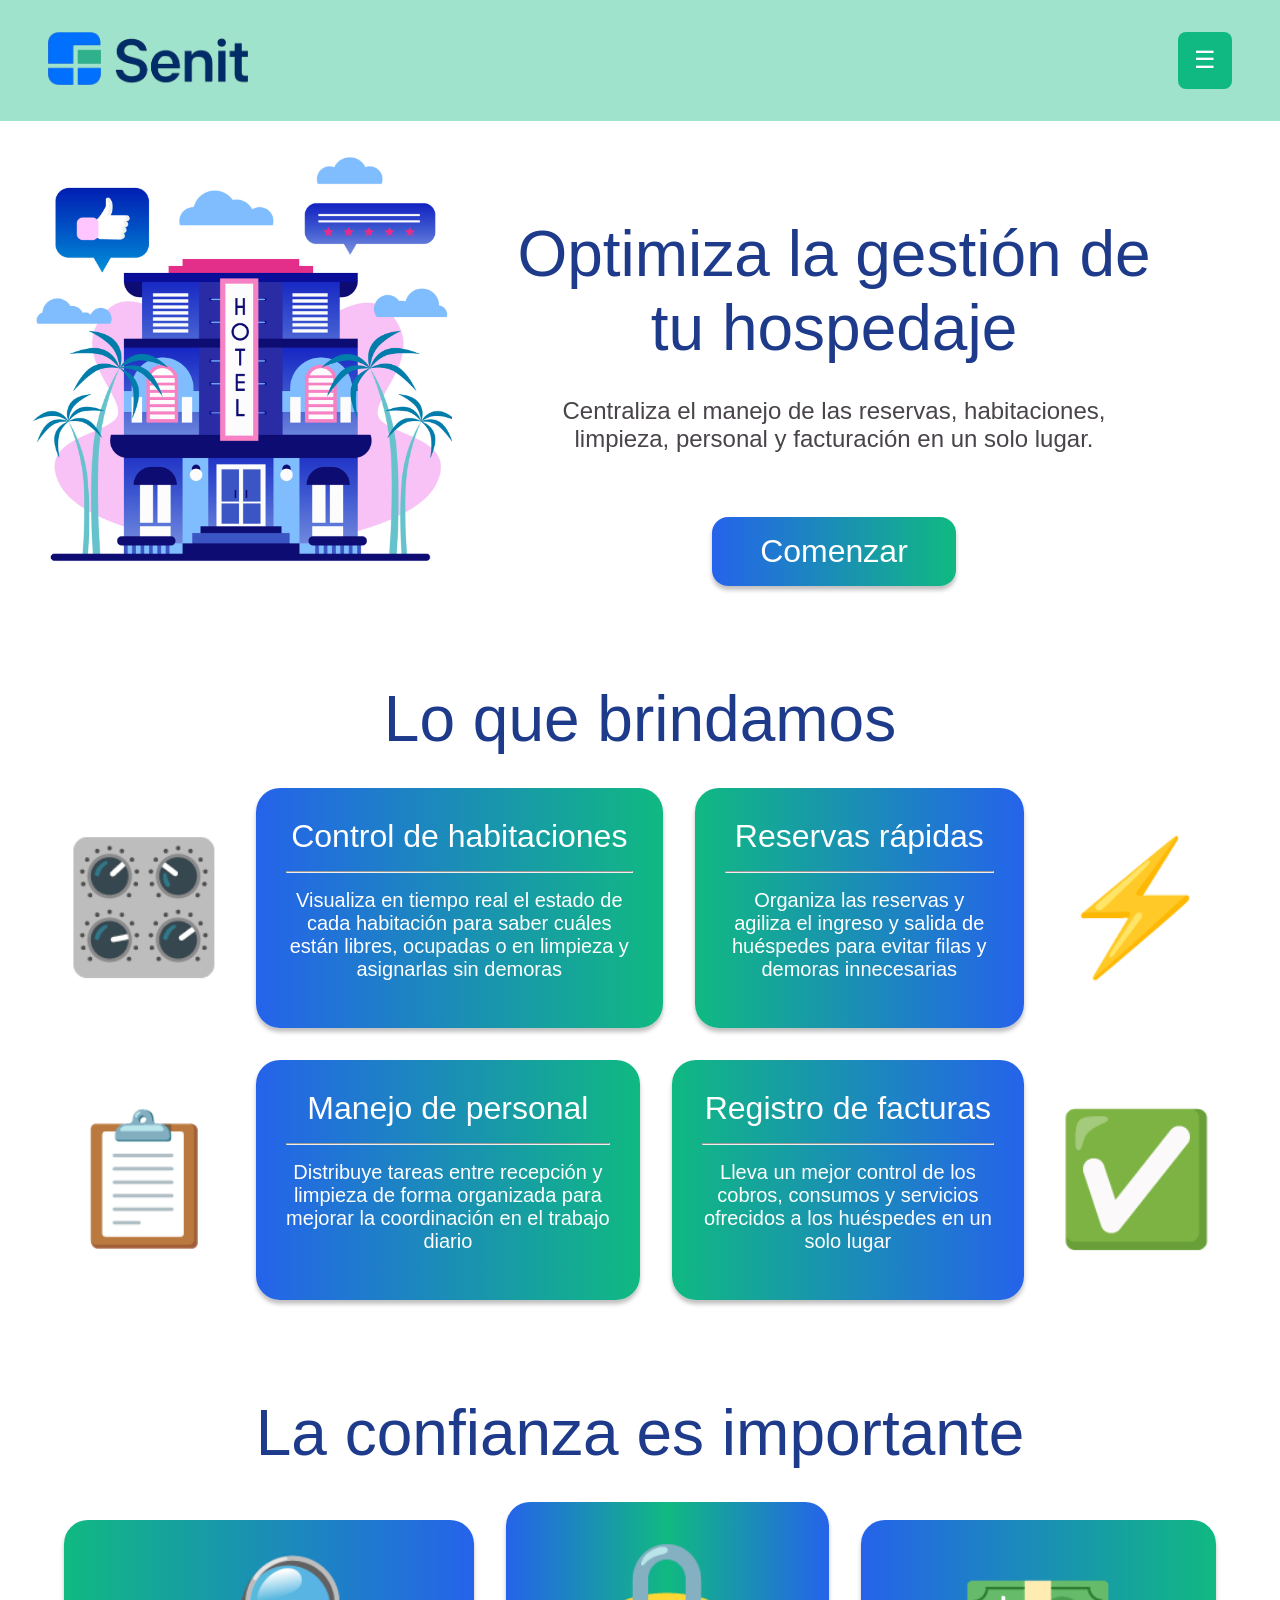
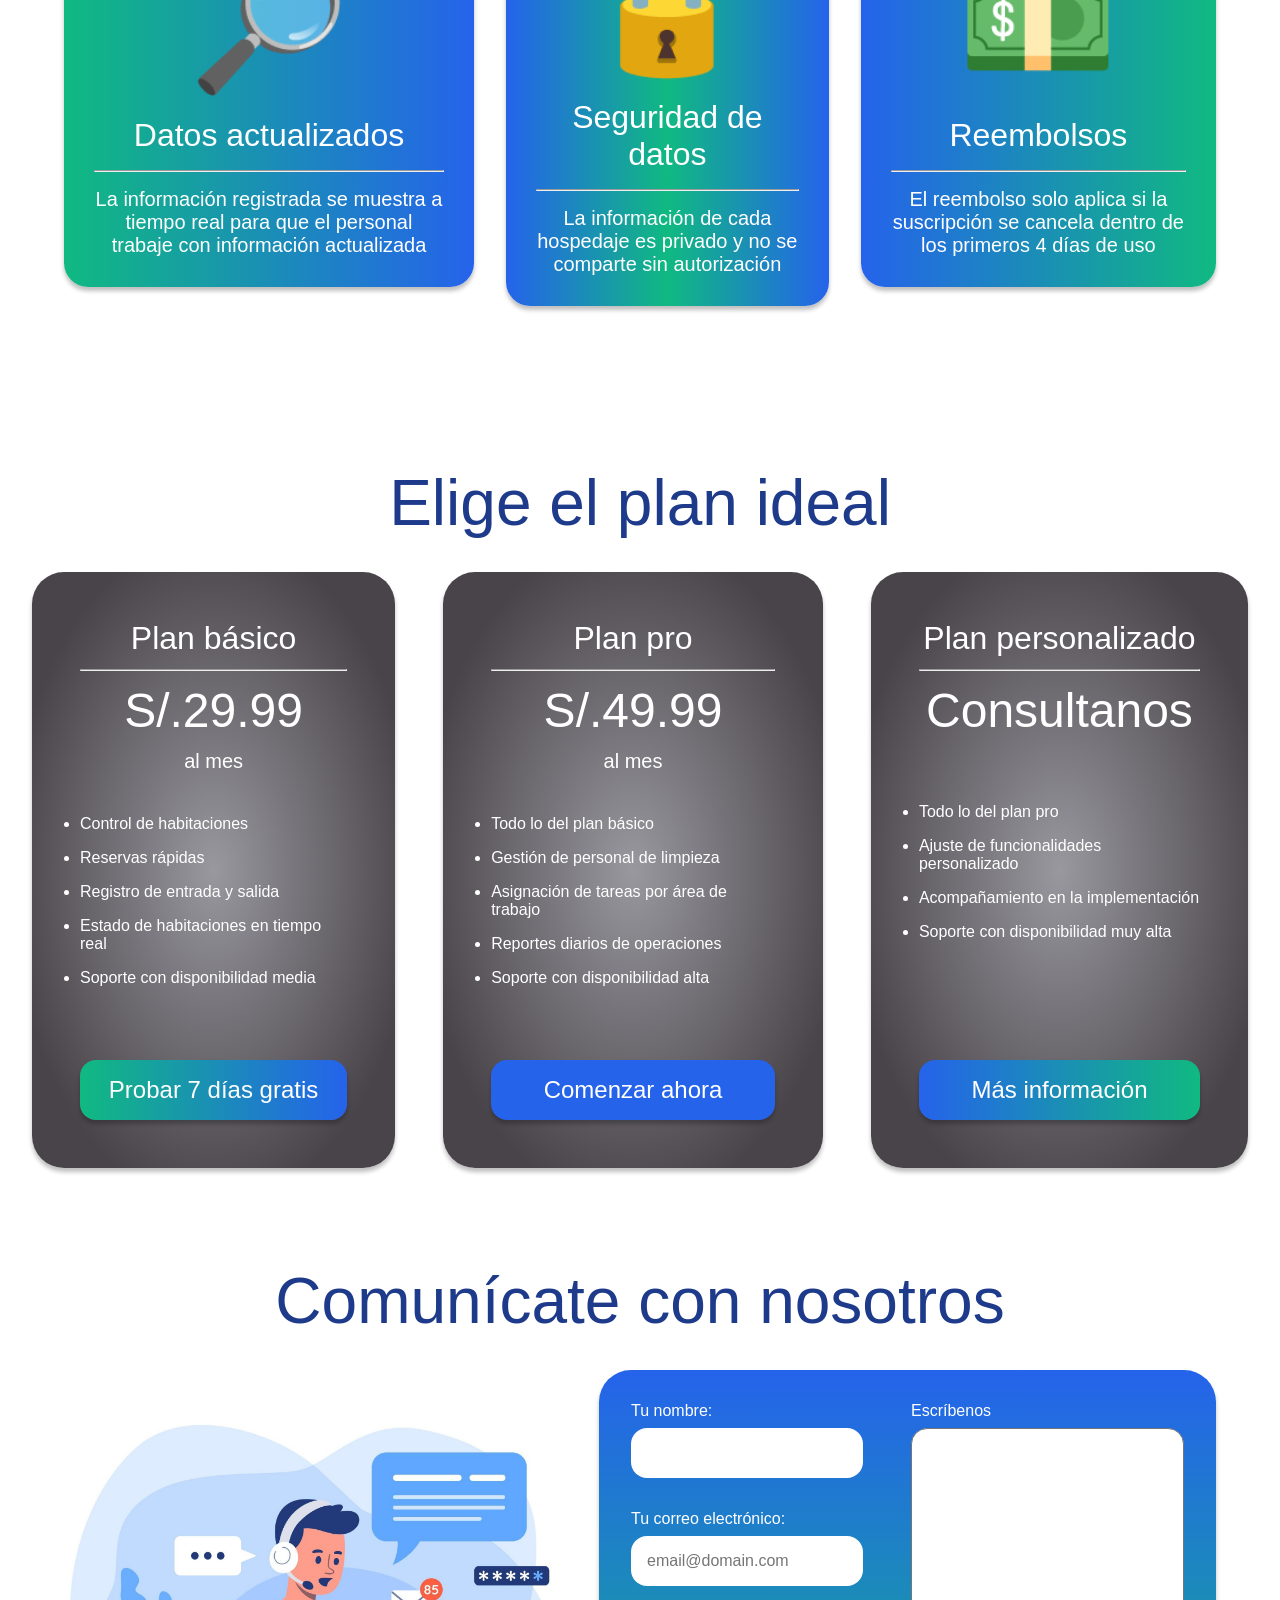
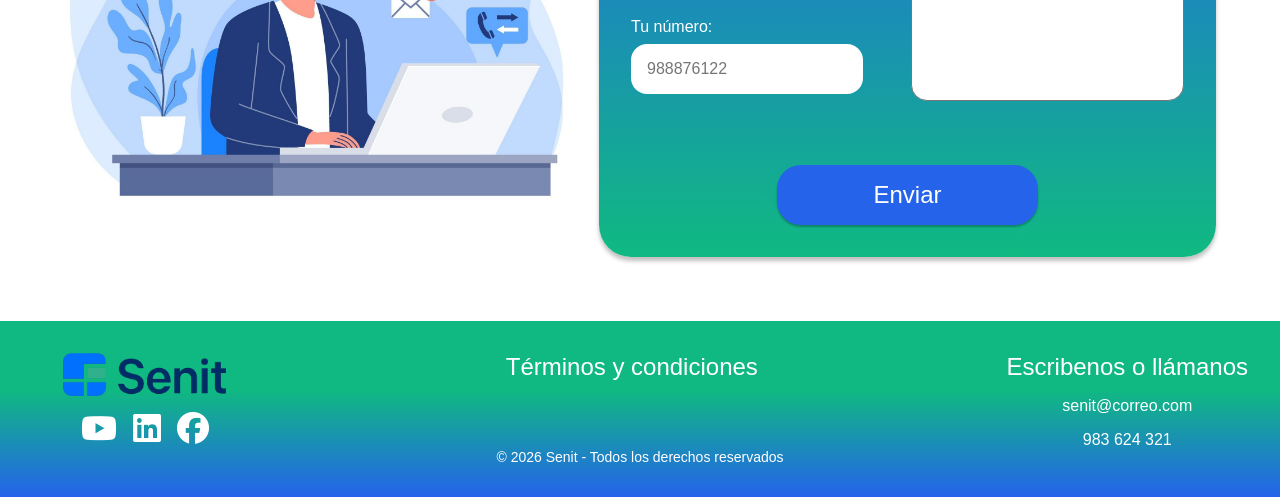
==== index.html @ dcf4e04a "fix: removed guest cta" ====
<!DOCTYPE html>
<html lang="en">

<head>
    <meta charset="UTF-8">
    <meta name="viewport" content="width=device-width, initial-scale=1.0">
    <meta name="description"
        content="Optimiza tu hostal o motel con Senit. Control por horas, facturación SUNAT y gestión de limpieza en tiempo real">
    <meta name="keywords"
        content="software hotelero peru, gestión moteles por horas, pms, facturacion electronica hoteles, control de hoteles peru">
    <meta name="author" content="Senit Startup Team">
    <link rel="stylesheet" href="./assets/styles/desktop_styles.css">
    <link rel="stylesheet" href="./assets/styles/mobile_styles.css">
    <link rel="stylesheet" href="https://cdnjs.cloudflare.com/ajax/libs/font-awesome/6.5.0/css/all.min.css">
    <script type="module" src="./assets/scripts/main.js" defer></script>
    <title>Senit</title>
</head>

<body>

    <header>

        <nav>
            
            <div id="menu-bar">

                <div id="senit-logo-container">

                <img src="./assets/images/SENIT_logo.png" alt="Logo de senit">

                </div>

                <div id="mobile-menu">

                    <button aria-label="Menu" id="menu-btn" aria-expanded="false">☰</button>

                </div>
                
            </div>


            <div id="navbar-options">

                <button id="en-btn">EN</button>
                <button id="es-btn">ES</button>

                <a data-i18n="navbar.start" href="#">Inicio</a>
                <a data-i18n="navbar.functions" href="#functionality-section">Funcionalidades</a>
                <a data-i18n="navbar.plans" href="#suscription-plans-section">Planes</a>
                <a data-i18n="navbar.contact" href="#contact-section">Contáctanos</a>
                <a data-i18n="navbar.login" href="#">Ingresa</a>

            </div>

        </nav>

    </header>


    <main>

        <section id="hero-section">

            <div id="hero-image-container">

                <img src="./assets/images/hero_section_image.png" alt="Imagen ilustrativa de un hotel">

            </div>

            <div id="hero-text">

                <h1 data-i18n="hero.title">Optimiza la gestión de tu hospedaje</h1>

                <div id="hero-description">

                    <h3 data-i18n="hero.description.hotel">
                        Centraliza el manejo de las reservas, habitaciones, limpieza, personal
                        y facturación en un solo lugar.
                    </h3>

                    <a id="hero-cta" data-i18n="hero.cta" href="#suscription-plans-section">
                        Comenzar
                    </a>
                    
                </div>

            </div>

        </section>


        <section id="functionality-section">

            <h1 data-i18n="functions.title">Lo que brindamos</h1>

            <div id="functions">

                <div class="card-row">

                    <div id="desktop-icon">
                        🎛️
                    </div>

                    <div class="left-card">

                        <div id="mobile-icon">
                            🎛️
                        </div>

                        <h2 data-i18n="functions.room-control.title">Control de habitaciones</h2>

                        <hr>

                        <h3 data-i18n="functions.room-control.description">
                            Visualiza en tiempo real el estado de cada habitación
                            para saber cuáles están libres, ocupadas o en limpieza
                            y asignarlas sin demoras
                        </h3>

                    </div>

                    <div class="right-card">

                        <div id="mobile-icon">
                            ⚡
                        </div>

                        <h2 data-i18n="functions.reservation.title">Reservas rápidas</h2>

                        <hr>

                        <h3 data-i18n="functions.reservation.description">
                            Organiza las reservas y agiliza el ingreso y salida de
                            huéspedes para evitar filas y demoras innecesarias
                        </h3>

                    </div>

                    <div id="desktop-icon">
                        ⚡
                    </div>

                </div>

                <div class="card-row">

                    <div id="desktop-icon">
                        📋
                    </div>

                    <div class="left-card">

                        <div id="mobile-icon">
                            📋
                        </div>

                        <h2 data-i18n="functions.staff-management.title">Manejo de personal</h2>

                        <hr>

                        <h3 data-i18n="functions.staff-management.description">
                            Distribuye tareas entre recepción y limpieza de
                            forma organizada para mejorar la coordinación en
                            el trabajo diario
                        </h3>

                    </div>

                    <div class="right-card">

                        <div id="mobile-icon">
                            ✅
                        </div>

                        <h2 data-i18n="functions.billing.title">Registro de facturas</h2>

                        <hr>

                        <h3 data-i18n="functions.billing.description">
                            Lleva un mejor control de los cobros, consumos y
                            servicios ofrecidos a los huéspedes en un solo lugar
                        </h3>

                    </div>

                    <div id="desktop-icon">
                        ✅
                    </div>

                </div>

            </div>

            <h1 data-i18n="security.title">La confianza es importante</h1>

            <div id="security">

                <div class="card-row">

                    <div class="right-card">

                        <div id="icon">
                            🔎
                        </div>

                        <h2 data-i18n="security.updated-data.title">Datos actualizados</h2>

                        <hr>

                        <h3 data-i18n="security.updated-data.description">
                            La información registrada se muestra a tiempo real
                            para que el personal trabaje con información actualizada
                        </h3>

                    </div>

                    <div class="center-card">

                        <div id="icon">
                            🔒
                        </div>

                        <h2 data-i18n="security.data.title">Seguridad de datos</h2>

                        <hr>

                        <h3 data-i18n="security.data.description">
                            La información de cada hospedaje es privado
                            y no se comparte sin autorización
                        </h3>

                    </div>

                    <div class="left-card">

                        <div id="icon">
                            💵
                        </div>

                        <h2 data-i18n="security.refund.title">Reembolsos</h2>

                        <hr>

                        <h3 data-i18n="security.refund.description">
                            El reembolso solo aplica si la suscripción se
                            cancela dentro de los primeros 4 días de uso
                        </h3>

                    </div>

                </div>

            </div>

        </section>


        <section id="suscription-plans-section">

            <h1 data-i18n="suscriptions-title">Elige el plan ideal</h1>

            <div class="card-row">

                <div class="card basic">

                    <h3 data-i18n="suscriptions.card.basic.title">Plan básico</h3>

                    <hr>

                    <h2>S/.29.99</h2>

                    <p data-i18n="suscriptions.card.period">al mes</p>

                    <ul>
                        <li data-i18n="suscriptions.card.basic.room">Control de habitaciones</li>
                        <li data-i18n="suscriptions.card.basic.booking">Reservas rápidas</li>
                        <li data-i18n="suscriptions.card.basic.check">Registro de entrada y salida</li>
                        <li data-i18n="suscriptions.card.basic.room-status">Estado de habitaciones en tiempo real</li>
                        <li data-i18n="suscriptions.card.basic.support">Soporte con disponibilidad media</li>
                    </ul>

                    <a href="#" data-i18n="suscriptions.basic.cta">Probar 7 días gratis</a>

                </div>

                <div class="card pro">

                    <h3 data-i18n="suscriptions.card.pro.title">Plan pro</h3>

                    <hr>

                    <h2>S/.49.99</h2>

                    <p data-i18n="suscriptions.card.period">al mes</p>

                    <ul>
                        <li data-i18n="suscriptions.card.pro.base">Todo lo del plan básico</li>
                        <li data-i18n="suscriptions.card.pro.cleaning">Gestión de personal de limpieza</li>
                        <li data-i18n="suscriptions.card.pro.tasks">Asignación de tareas por área de trabajo</li>
                        <li data-i18n="suscriptions.card.pro.reports">Reportes diarios de operaciones</li>
                        <li data-i18n="suscriptions.card.pro.support">Soporte con disponibilidad alta</li>
                    </ul>

                    <a href="#" data-i18n="suscriptions.card.pro.cta">Comenzar ahora</a>

                </div>

                <div class="card custom">

                    <h3 data-i18n="suscriptions.card.custom.title">Plan personalizado</h3>

                    <hr>

                    <h2 data-i18n="suscriptions.card.custom.message">Consultanos</h2>

                    <ul>
                        <li data-i18n="suscriptions.card.custom.base">Todo lo del plan pro</li>
                        <li data-i18n="suscriptions.card.custom.settings">Ajuste de funcionalidades personalizado</li>
                        <li data-i18n="suscriptions.card.custom.deploy">Acompañamiento en la implementación</li>
                        <li data-i18n="suscriptions.card.custom.support">Soporte con disponibilidad muy alta</li>
                    </ul>

                    <a href="#contact-section" data-i18n="suscriptions.card.custom.cta">Más información</a>

                </div>

            </div>

        </section>


        <section id="contact-section">

            <h1 data-i18n="contact.title">Comunícate con nosotros</h1>

            <div id="contact-container">

                <div id="contact-image-container">

                    <img src="./assets/images/contact_image.jpg" alt="Imagen ilustrativa de contacto para soporte">

                </div>

                <form>

                    <div id="data-container">

                        <div id="user-data">

                            <div class="form-item"> 

                                <label for="name" data-i18n="contact.label.name">Tu nombre:</label>
                                <input type="text" name="name" required>
                            
                            </div>  
                            
                            <div class="form-item"> 

                                <label for="email" data-i18n="contact.label.email">Tu correo electrónico:</label>
                                <input type="email" name="email" placeholder="email@domain.com" required>

                            </div> 

                            <div class="form-item"> 

                                <label for="phone" data-i18n="contact.label.number">Tu número:</label>
                                <input type="text" name="phone" inputmode="numeric" pattern="[0-9]*" placeholder="988876122" required>

                            </div> 

                        </div>

                        <div id="user-message">

                            <div class="form-item">
                                 
                                <label for="message" data-i18n="contact.label.message">Escríbenos</label>
                                <textarea name="message" rows="17" cols="30" required></textarea>
                            
                            </div>

                        </div>

                    </div>

                    <button type="submit" data-i18n="contact.label.send">Enviar</button>

                </form>

            </div>

        </section>

    </main>


    <footer>

        <div id="footer-top">

            <div id="senit-social-media">

                <img src="./assets/images/SENIT_logo.png" alt="Logo de senit">

                <div id="social-media-icons">

                    <a href="https://www.youtube.com/" target="_blank" aria-label="YouTube">
                        <i class="fab fa-youtube" aria-hidden="true"></i>
                    </a>

                    <a href="https://www.linkedin.com/" target="_blank" aria-label="LinkedIn">
                        <i class="fab fa-linkedin" aria-hidden="true"></i>
                    </a>

                    <a href="https://www.facebook.com/" target="_blank" aria-label="Facebook">
                        <i class="fab fa-facebook" aria-hidden="true"></i>
                    </a>

                </div>

            </div>
            
            <h3 data-i18n="footer.terms">Términos y condiciones</h3>

            <div id="senit-direct-contact">

                <h3 data-i18n="contact.cta">Escribenos o llámanos</h3>
                <p>senit@correo.com</p>
                <p>983 624 321</p>

            </div>
            
        </div>

        <div id="footer-bottom">

            <h4 data-i18n="copyright">&copy; 2026 Senit - Todos los derechos reservados </h4>

        </div>  

    </footer>

</body>

</html>
---- assets/styles/desktop_styles.css ----
/*===Global styles===*/

* {
    margin: 0;
    padding: 0;
    font-family: 'Microsoft Sans Serif', Helvetica, sans-serif;
    font-weight: lighter;
}

html {
    scroll-padding-top: 110px;
    scroll-behavior: smooth;
}

body {
    background-color: #FFFFFF;
    box-sizing: border-box;
}

h1 {
    font-size: 64px;
    color: #1E3A8A;
    text-align: center;
}

textarea {
    resize: none;
}

/*===Global styles===*/


/*===Header styles===*/

header {      
    width: 100%;
    max-height: 121px;
    z-index: 999;
    position: sticky;
    top: 0;
}

nav {
    background-color: #10B98166;
    backdrop-filter: blur(10px);
    display: flex;
    flex-direction: row;
    justify-content: space-between;
    align-items: center;
    padding: 32px 48px 32px 48px;
    gap: 32px;
}

#menu-bar {
    display: flex;
    flex-direction: row;
    justify-content: space-between;
    width: 100%;
}

#senit-logo-container img {
    max-width: 200px;
}

#mobile-menu {
    display: none;
}

#navbar-options {
    display: flex;
    flex-direction: row;
    align-items: center;
    text-align: center; 
    gap: 48px;
}

#navbar-options button {
    padding: 8px 16px;
    border-style: hidden;
    border-radius: 8px;
    cursor: pointer;
    color: #FFFFFF;
    background-color: #2563EB;
    transition: all 0.4s;
}

#navbar-options button:hover {
    scale: 110%;
    color: #2563EB;
    background-color: #FFFFFF;
}

#navbar-options button:active {
    scale: 90%;
}   

#navbar-options a {
    text-decoration: none;
    color: #2563EB;
    transition: all 0.4s;
}

#navbar-options a:hover {
    scale: 120%;
}

#navbar-options a:active {
    scale: 100%;
    color: #FFFFFF;
}

/*===Header styles===*/


/*===Hero section styles===*/

#hero-section {
    padding: 32px;
    gap: 32px;
    display: flex;
    flex-direction: row;
    justify-content: space-between;
}

#hero-image-container img {
    width: 100%;
    max-width: 560px;
    min-width: 400px;  
    height: auto;
}

#hero-text {
    max-width: 700px;
    margin-top: 64px;
    margin-right: 64px;
    display: flex;
    flex-direction: column;
    text-align: center;
    align-items: center;
    gap: 32px;
}

#hero-description {
    color: #49444A;
    display: flex;
    flex-direction: column;
    align-items: center;
    max-width: 620px;
    gap: 32px;
}

#hero-description h3 {
    font-size: 24px;
}

#hero-cta {
    margin-top: 32px;
    text-decoration: none;
    font-size: 32px;
    color: #FFFFFF;
    padding: 16px 48px;
    border-radius: 16px;
    background: linear-gradient(90deg, #2563EB 0%, #10B981 100%);
    transition: all 0.4s;
    box-shadow: 0px 4px 4px rgba(0, 0, 0, 0.25);
}

#hero-cta:hover {
    scale: 110%;
}

#hero-cta:active {
    scale: 90%;
}

/*===Hero section styles===*/


/*===Functionality section styles===*/

#functionality-section {
    padding: 64px;
    gap: 32px;
    display: flex;
    flex-direction: column;
    align-items: center;
}

#functions {
    display: flex;
    flex-direction: column;
    gap: 32px;
    margin-bottom: 64px;
}

.card-row {
    display: flex;
    flex-direction: row;
    align-items: center;
    justify-content: space-between;
    gap: 32px;
}

#mobile-icon {
    display: none;
}

#desktop-icon, #icon {
    font-size: 128px;
}

.left-card, .right-card, .center-card {
    display: flex;
    flex-direction: column;
    text-align: center;
    padding: 30px;
    max-width: 350px;
    gap: 16px;
    border-radius: 24px;
    color:#FFFFFF;
    min-height: 180px;
    background: linear-gradient(90deg, #2563EB 0%, #10B981 100%);
    box-shadow: 0px 4px 4px rgba(0, 0, 0, 0.25);
    transition: all 0.4s ease;
}

.left-card h2, .right-card h2, .center-card h2 {
    font-size: 32px
}

.left-card h3, .right-card h3, .center-card h3 {
    font-size: 20px;
}

.left-card:hover, .right-card:hover, .center-card:hover {
    scale: 105%;
}

.left-card {
    background: linear-gradient(90deg, #2563EB 0%, #10B981 100%);  
}

.right-card {
    background: linear-gradient(90deg, #10B981 0%, #2563EB 100%);    
}

.center-card {
    background: linear-gradient(90deg, #2563EB 0%, #10B981 50%, #2563EB 100%);  
}

#security {
    margin-bottom: 64px;
}

/*===Functionality section styles===*/


/*===Suscription plans section styles===*/

#suscription-plans-section {
    padding: 32px;
    gap: 32px;
    display: flex;
    flex-direction: column;
    align-items: center;
}

#suscription-plans-section .card-row {
    display: flex;
    flex-direction: row;
    gap: 48px;
}

.card {
    display: flex;
    flex-direction: column;
    padding: 48px;
    background: radial-gradient(#98989E 0%, #49444A 80%);
    border-radius: 32px;
    gap: 12px;
    min-height: 500px;
    max-width: 300px;
    color: #FFFFFF;
    box-shadow: 0px 4px 4px rgba(0, 0, 0, 0.25);
    transition: all 0.5s;
}

.card h3 {
    font-size: 32px;
    text-align: center;
}

.card h2 {
    font-size: 48px;
    text-align: center;
}

.card p {
    font-size: 20px;
    text-align: center;
}

.card ul {
    margin-top: auto;
    margin-bottom: auto;
    display: flex;
    flex-direction: column;
    gap: 16px;
}

.card li {
    font-size: 16px;
}

.card a {
    text-decoration: none;
    color: #FFFFFF;
    margin-top: auto;
    padding: 16px;
    border-radius: 16px;
    text-align: center;
    font-size: 24px;
    box-shadow: 0px 4px 4px rgba(0, 0, 0, 0.25);
    background: linear-gradient(90deg, #2563EB 0%, #10B981 100%);
    transition: all 0.5s;
}

.card:hover {
    scale: 105%;
}

.card a:hover {
    scale: 105%;
}

.card a:active {
    scale: 100%;
}

.card.basic a {
    background: linear-gradient(90deg, #10B981 0%, #2563EB 100%);
}

.card.pro a {
    background: #2563EB;
}

.card.custom a {
    background: linear-gradient(90deg, #2563EB 0%, #10B981 100%);
}


/*===Suscription plans section styles===*/


/*===Contact form section styles===*/

#contact-section {
    padding: 64px;
    gap: 32px;
    display: flex;
    flex-direction: column;
    align-items: center; 
}

#contact-container {
    display: flex;
    flex-direction: row;
    gap: 32px;
    align-items: center;
}

#contact-image-container img {
    width: 100%;
    max-width: 720px;
    min-width: 400px;
    height: auto;
}

#contact-container form {
    display: flex;
    flex-direction: column;
    align-items: center;
    padding: 32px;
    border-radius: 32px;
    gap: 64px;
    background: linear-gradient(#2563EB 0%, #10B981 100%);
    box-shadow: 0px 4px 4px rgba(0, 0, 0, 0.25);
}

#data-container {
    display: flex;
    flex-direction: row;
    gap: 48px;
}

#user-data {
    display: flex;
    flex-direction: column;
    gap: 32px;
}

.form-item {
    display: flex;
    flex-direction: column;
    gap: 8px;
}

form label {
    color: #FFFFFF;
    font-size: 16px;
}

form input {
    color: #000000;
    font-size: 16px;
    padding: 16px;
    border-radius: 16px;
    border-style: none;
}

.form-item textarea {
    padding: 8px;
    border-radius: 16px;
}

#contact-container button {
    margin-top: auto;
    padding: 16px 96px;
    border-radius: 24px;
    font-size: 24px;
    border-style: none;
    color: #FFFFFF;
    background-color: #2563EB;
    cursor: pointer;
    box-shadow: 0px 2px 2px rgba(0, 0, 0, 0.25);
    transition: all 0.4s;
}

#contact-container button:hover {
    scale: 105%;
}

#contact-container button:active {
    scale: 100%;
}

/*===Contact form section styles===*/


/*===Footer styles===*/

footer {   
    display: flex;
    flex-direction: column;
    align-items: center;
    padding: 32px;
    background: linear-gradient(#10B981 39%, #2563EB 100%);
    color: #FFFFFF;
}

#footer-top {
    display: flex;
    flex-direction: row;
    justify-content:space-between;
    text-align: center;
    width: 100%;
}

#footer-top h3 {
    font-size: 24px;
}

#senit-social-media {
    display: flex;
    flex-direction: column;
    align-items: center;
    min-width: 225px;
    gap: 16px;
}

#social-media-icons {
    display: flex;
    flex-direction: row;
    justify-content: center;
    gap: 16px;
}

#social-media-icons i {
    font-size: 32px;
    color: #FFFFFF;
    transition: all 0.3s;
}

#social-media-icons i:hover {
    color: #1E3A8A;
}

#footer-bottom {
    justify-content: center;
    text-align: center;
}

#footer-bottom h4 {
    font-size: 14px;
}

#senit-social-media img {
    max-width: 164px;
}

#senit-direct-contact {
    display: flex;
    flex-direction: column;
    gap: 16px;
}

/*===Footer styles===*/
---- assets/styles/mobile_styles.css ----
@media (max-width: 1500px) {

    /*===Header styles===*/

    nav {
        display: flex;
        flex-direction: column;
    }

    #navbar-options {
        display: none;
    }

    #navbar-options.active {
        display: flex;
        flex-direction: column;
        padding-top: 16px;
        padding-bottom: 16px;
        align-items: center;
        gap: 24px;
        z-index: 1000;
    }

    #navbar-options.active a {
        color: #FFFFFF;
    }

    #mobile-menu {
        display: flex;
    }
    #mobile-menu button {
        padding: 8px 16px;
        font-size: 24px;
        border-radius: 8px;
        background-color: #10B981;
        color: #FFFFFF;
        border-style: none;
        cursor: pointer;
    }

    /*===Header styles===*/

}

@media (max-width: 1080px) {

    /*===Hero section styles===*/

    #hero-section {
        padding: 16px;
        display: flex;
        flex-direction: column;
        align-items: center;
    }

    #hero-image-container {
        display: none;
    }

    #hero-text {
        margin-top: 32px;
        margin-right: 0;
        gap: 16px;
    }

    #hero-cta {
        margin-top: 16px;
    }

    /*===Hero section styles===*/


    /*===Functionality section styles===*/

    #mobile-icon {
        display: flex;
        font-size: 128px;
        justify-content: center;
    }    
    
    .card-row {
        flex-direction: column;
    }

    #desktop-icon {
        display: none;
    }
        

    /*===Functionality section styles===*/


    /*===Suscription plans section styles===*/

    #suscription-plans-section .card-row {
        flex-direction: column;
    }

    /*===Suscription plans section styles===*/


    /*===Contact form section styles===*/

    #contact-image-container {
        display: none;
    }

    #data-container {
        flex-direction: column;
        gap: 32px;
    }

    /*===Contact form section styles===*/


    /*===Footer styles===*/

    #footer-top {
        flex-direction: column;
        gap: 32px;
    }

    #footer-bottom {
        margin-top: 32px;
    }

    /*===Footer styles===*/

}

@media (max-width: 420px) {

    /*===Global styles===*/

    h1 {
        font-size: 48px;
    }

    /*===Global styles===*/

    /*===Header styles===*/

    nav {
        padding: 16px;
        gap: 16px;
    }

    #menu-bar {
        gap: 16px;
    }

    /*===Header styles===*/

    /*===Suscription plans section styles===*/

    #suscription-plans-section .card {
        padding: 32px;
        width: 65%;
        border-radius: 16px;
    }

    .card h3 {
        font-size: 24px;
        text-align: center;
    }

    .card h2 {
        font-size: 28px;
        text-align: center;
    }

    .card p {
        font-size: 14px;
        text-align: center;
    }

    .card ul {
        margin-top: auto;
        margin-bottom: auto;
        display: flex;
        flex-direction: column;
        gap: 16px;
    }

    .card li {
        font-size: 16px;
        text-align: center;
    }

    /*===Suscription plans section styles===*/

}
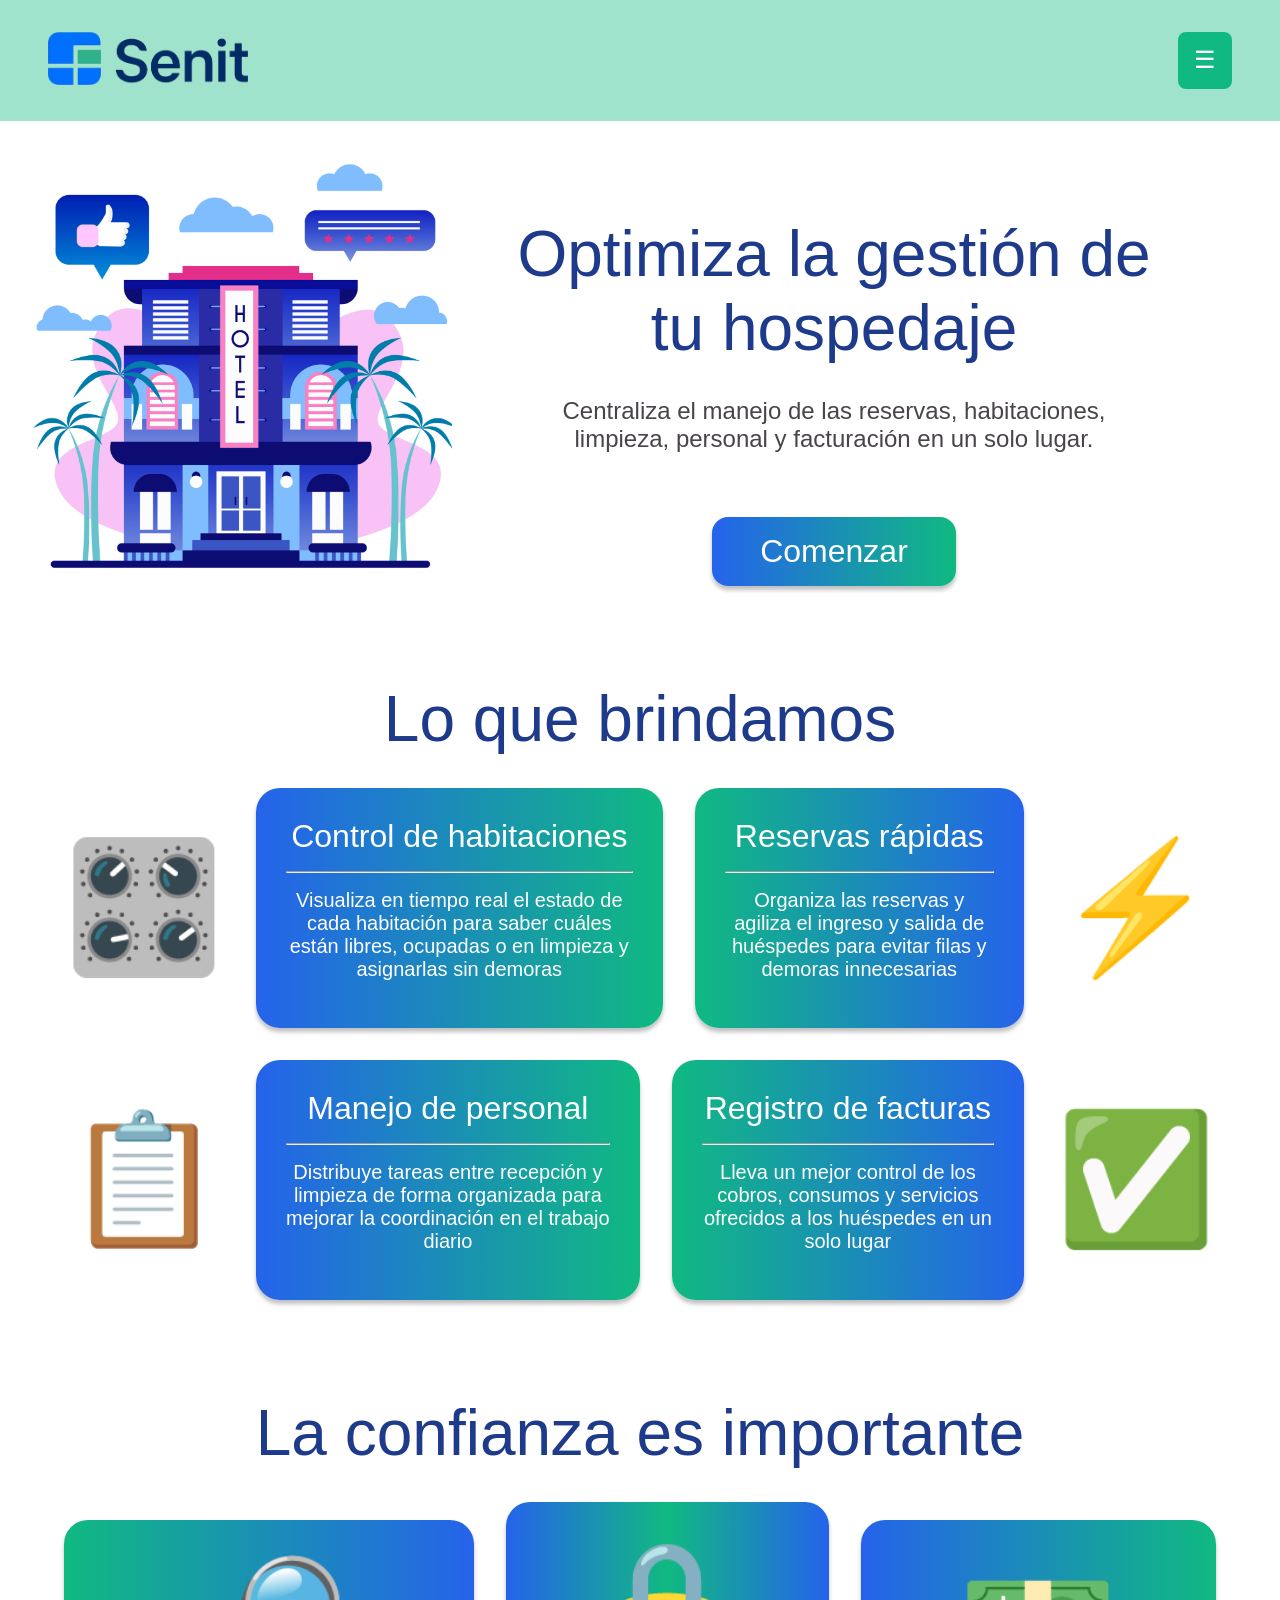
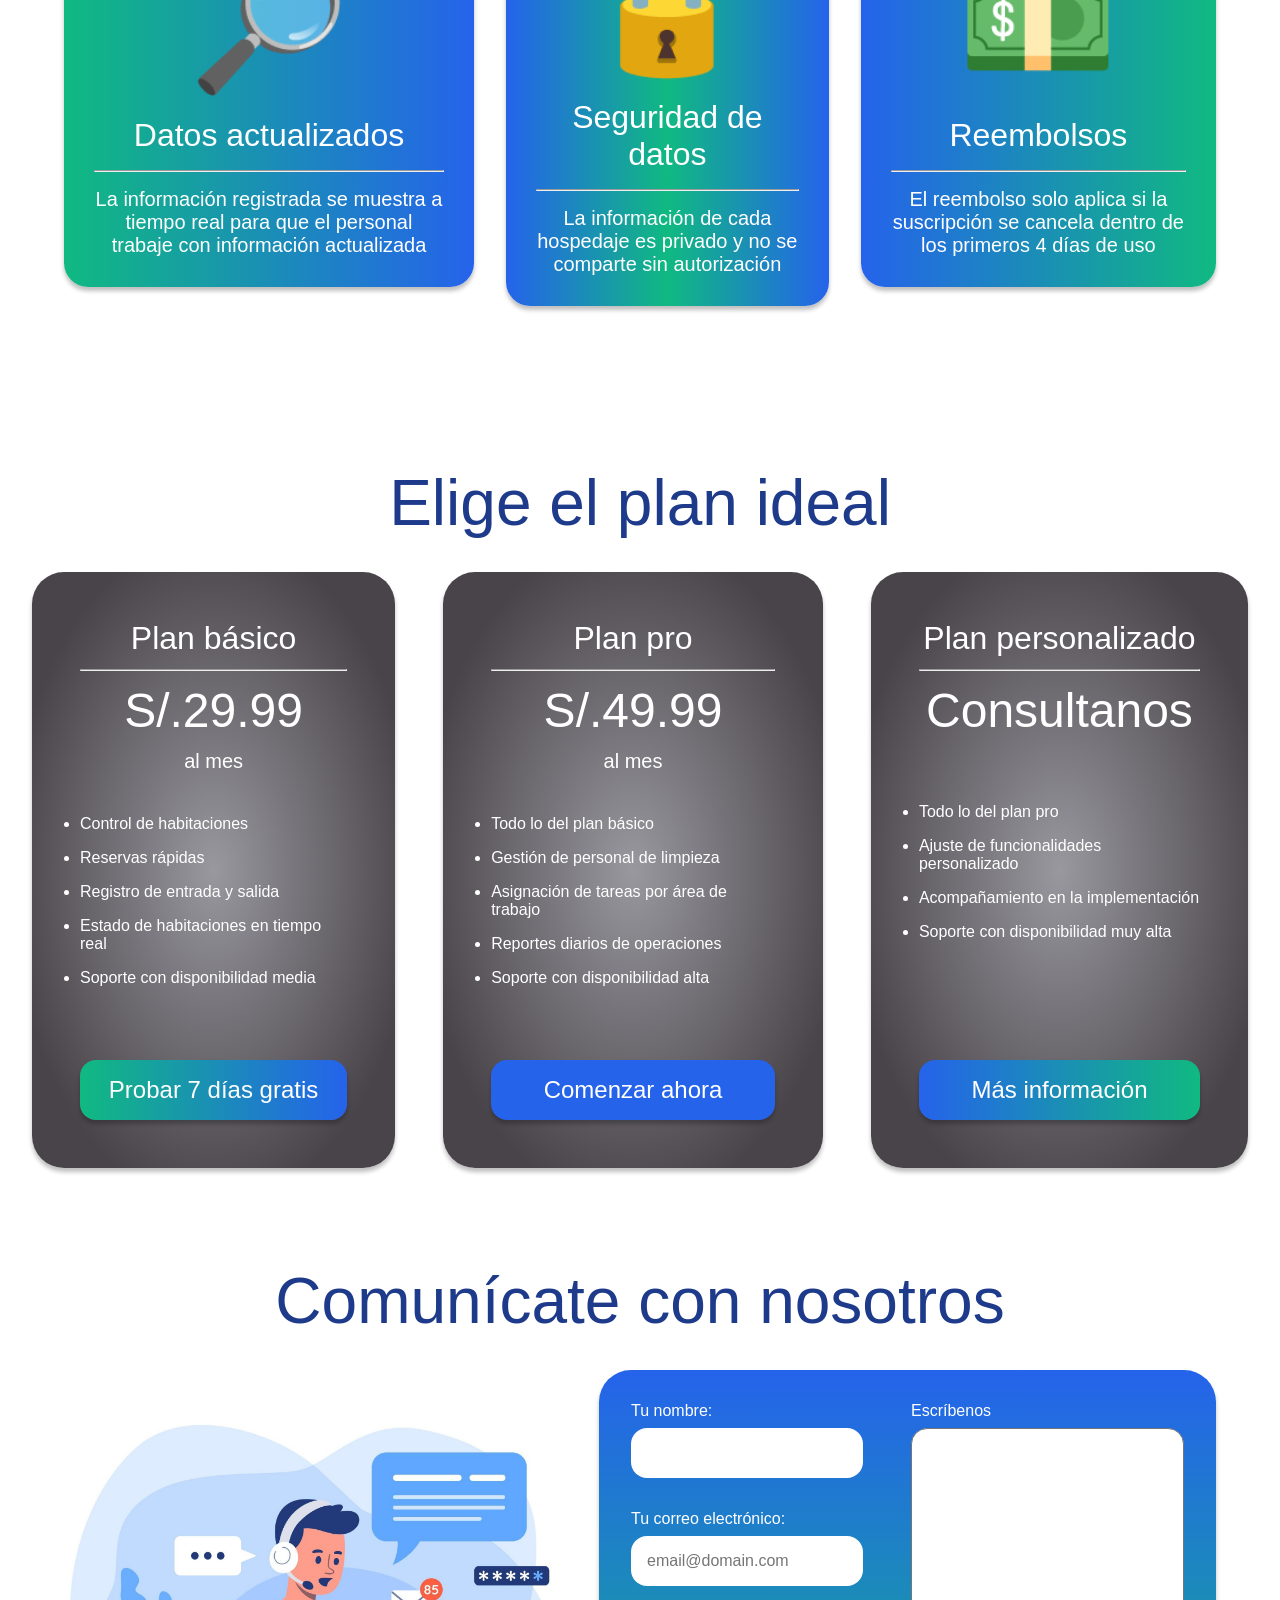
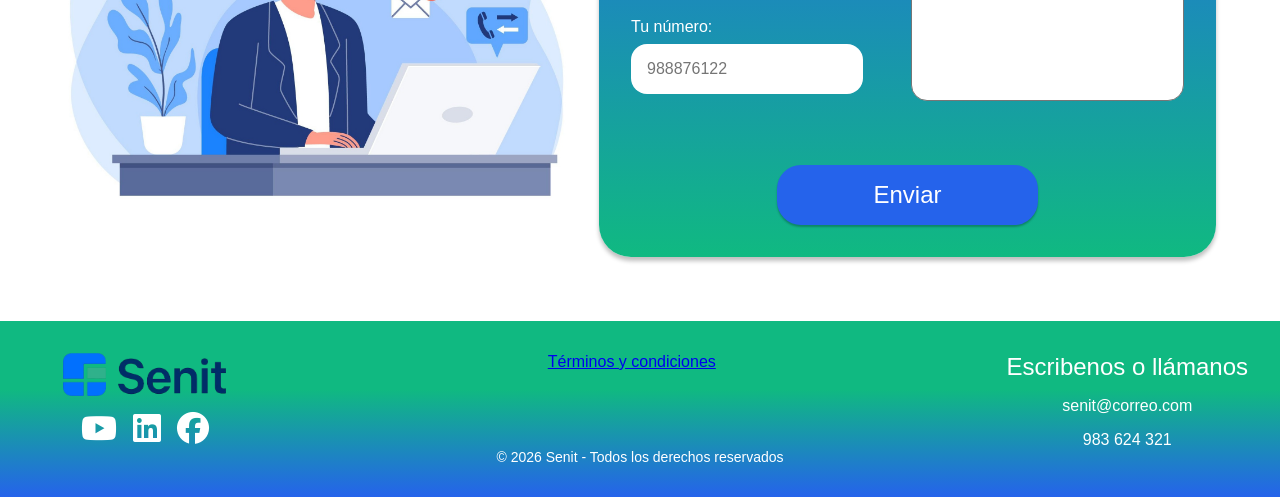
==== commit dabf1dc6: "terms & conditions added terms & conditions added" ====
--- a/index.html
+++ b/index.html
@@ -350,8 +350,13 @@
                             <div class="form-item"> 
 
                                 <label for="name" data-i18n="contact.label.name">Tu nombre:</label>
-                                <input type="text" name="name" required>
-                            
+                                <input 
+                                 id="name"
+                                 type="text" 
+                                 name="name" 
+                                 autocomplete="name"
+                                 required
+                                >
                             </div>  
                             
                             <div class="form-item"> 
@@ -420,7 +425,7 @@
 
             </div>
             
-            <h3 data-i18n="footer.terms">Términos y condiciones</h3>
+            <a href="terms.html" data-i18n="footer.terms">Términos y condiciones</a>
 
             <div id="senit-direct-contact">
 
--- a/assets/styles/desktop_styles.css
+++ b/assets/styles/desktop_styles.css
@@ -115,11 +115,11 @@
 /*===Hero section styles===*/
 
 #hero-section {
+    display: flex;
+    align-items: center;
+    justify-content: center; 
+    gap: 32px;
     padding: 32px;
-    gap: 32px;
-    display: flex;
-    flex-direction: row;
-    justify-content: space-between;
 }
 
 #hero-image-container img {
@@ -515,4 +515,238 @@
     gap: 16px;
 }
 
-/*===Footer styles===*/+/*===Footer styles===*/
+
+
+/* =========================================================
+   TERMS & CONDITIONS PAGE - SENIT
+   Solo estilos para el contenido de términos y condiciones
+========================================================= */
+
+.terms-page-section {
+    padding: 7rem 0 5rem;
+    background: #f8fafc;
+}
+
+.terms-page-container {
+    max-width: 1100px;
+    margin: 0 auto;
+    padding: 0 2rem;
+}
+
+/* =========================
+   HEADER
+========================= */
+
+.terms-page-header {
+    text-align: center;
+    margin-bottom: 4rem;
+}
+
+.terms-page-badge {
+    display: inline-block;
+    padding: 0.45rem 1rem;
+    border-radius: 999px;
+    background: rgba(15, 23, 42, 0.08);
+    color: #0f172a;
+    font-size: 0.9rem;
+    font-weight: 600;
+    margin-bottom: 1rem;
+}
+
+.terms-page-title {
+    font-size: 3rem;
+    font-weight: 800;
+    color: #0f172a;
+    margin-bottom: 1rem;
+    line-height: 1.1;
+}
+
+.terms-page-subtitle {
+    max-width: 800px;
+    margin: 0 auto;
+    font-size: 1.1rem;
+    line-height: 1.8;
+    color: #475569;
+}
+
+.terms-page-meta {
+    margin-top: 1.5rem;
+    display: flex;
+    justify-content: center;
+    align-items: center;
+    gap: 0.9rem;
+    flex-wrap: wrap;
+    color: #64748b;
+    font-size: 0.95rem;
+}
+
+.terms-page-meta .dot {
+    font-size: 0.7rem;
+}
+
+/* =========================
+   CONTENT
+========================= */
+
+.terms-page-content {
+    display: flex;
+    flex-direction: column;
+    gap: 2rem;
+}
+
+/* =========================
+   MAIN BLOCKS
+========================= */
+
+.terms-block {
+    background: #ffffff;
+    border-radius: 20px;
+    padding: 2.2rem;
+    box-shadow: 0 4px 18px rgba(15, 23, 42, 0.05);
+    border: 1px solid rgba(148, 163, 184, 0.15);
+}
+
+.terms-block h2 {
+    font-size: 1.55rem;
+    font-weight: 700;
+    color: #0f172a;
+    margin-bottom: 1.2rem;
+    line-height: 1.3;
+}
+
+.terms-block p {
+    font-size: 1rem;
+    line-height: 1.9;
+    color: #334155;
+    margin-bottom: 1rem;
+}
+
+/* =========================
+   LISTS
+========================= */
+
+.terms-list {
+    margin-top: 1rem;
+    padding-left: 1.4rem;
+}
+
+.terms-list li {
+    margin-bottom: 1rem;
+    color: #334155;
+    line-height: 1.8;
+    font-size: 1rem;
+}
+
+/* =========================
+   SUBBLOCKS
+========================= */
+
+.terms-subblock {
+    margin-top: 2rem;
+    padding: 1.5rem;
+    border-radius: 16px;
+    background: #f8fafc;
+    border-left: 4px solid #0f172a;
+}
+
+.terms-subblock h3 {
+    font-size: 1.15rem;
+    font-weight: 700;
+    color: #0f172a;
+    margin-bottom: 0.8rem;
+}
+
+.terms-subblock p {
+    margin-bottom: 0;
+}
+
+/* =========================
+   WARNING / IMPORTANT BOX
+========================= */
+
+.terms-warning {
+    margin-top: 1.5rem;
+    padding: 1.2rem 1.4rem;
+    border-radius: 14px;
+    background: rgba(239, 68, 68, 0.08);
+    border: 1px solid rgba(239, 68, 68, 0.18);
+    color: #7f1d1d;
+    line-height: 1.8;
+    font-size: 0.97rem;
+}
+
+.terms-warning strong {
+    font-weight: 700;
+}
+
+/* =========================
+   FOOTER NOTE
+========================= */
+
+.terms-footer-note {
+    margin-top: 2rem;
+    text-align: center;
+    color: #64748b;
+}
+
+.terms-footer-note p {
+    font-size: 0.95rem;
+    line-height: 1.8;
+}
+
+/* =========================
+   LINKS
+========================= */
+
+.terms-block a {
+    color: #2563eb;
+    text-decoration: none;
+    font-weight: 600;
+}
+
+.terms-block a:hover {
+    text-decoration: underline;
+}
+
+/* =========================
+   RESPONSIVE
+========================= */
+
+@media (max-width: 768px) {
+
+    .terms-page-section {
+        padding: 5rem 0 3rem;
+    }
+
+    .terms-page-container {
+        padding: 0 1rem;
+    }
+
+    .terms-page-title {
+        font-size: 2.2rem;
+    }
+
+    .terms-page-subtitle {
+        font-size: 1rem;
+        line-height: 1.7;
+    }
+
+    .terms-block {
+        padding: 1.5rem;
+    }
+
+    .terms-block h2 {
+        font-size: 1.3rem;
+    }
+
+    .terms-block p,
+    .terms-list li {
+        font-size: 0.96rem;
+        line-height: 1.8;
+    }
+
+    .terms-subblock {
+        padding: 1.2rem;
+    }
+}
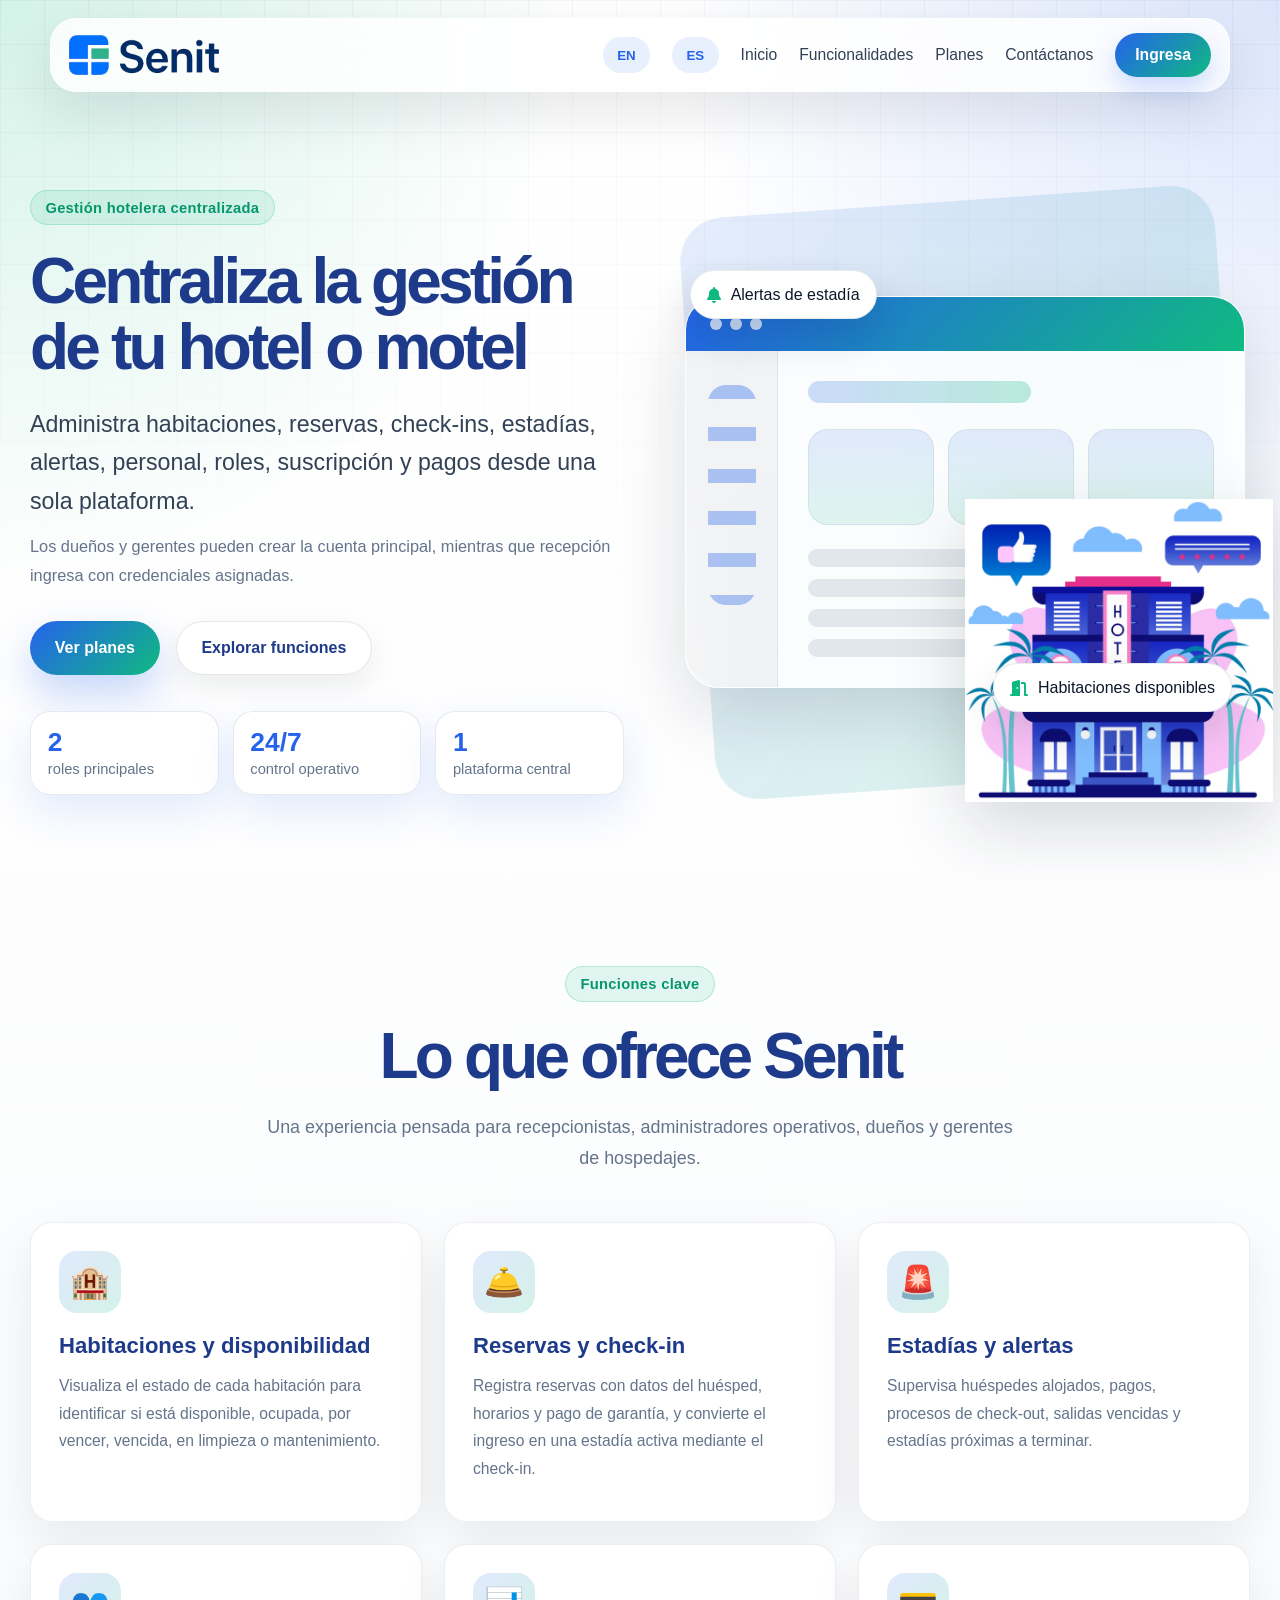
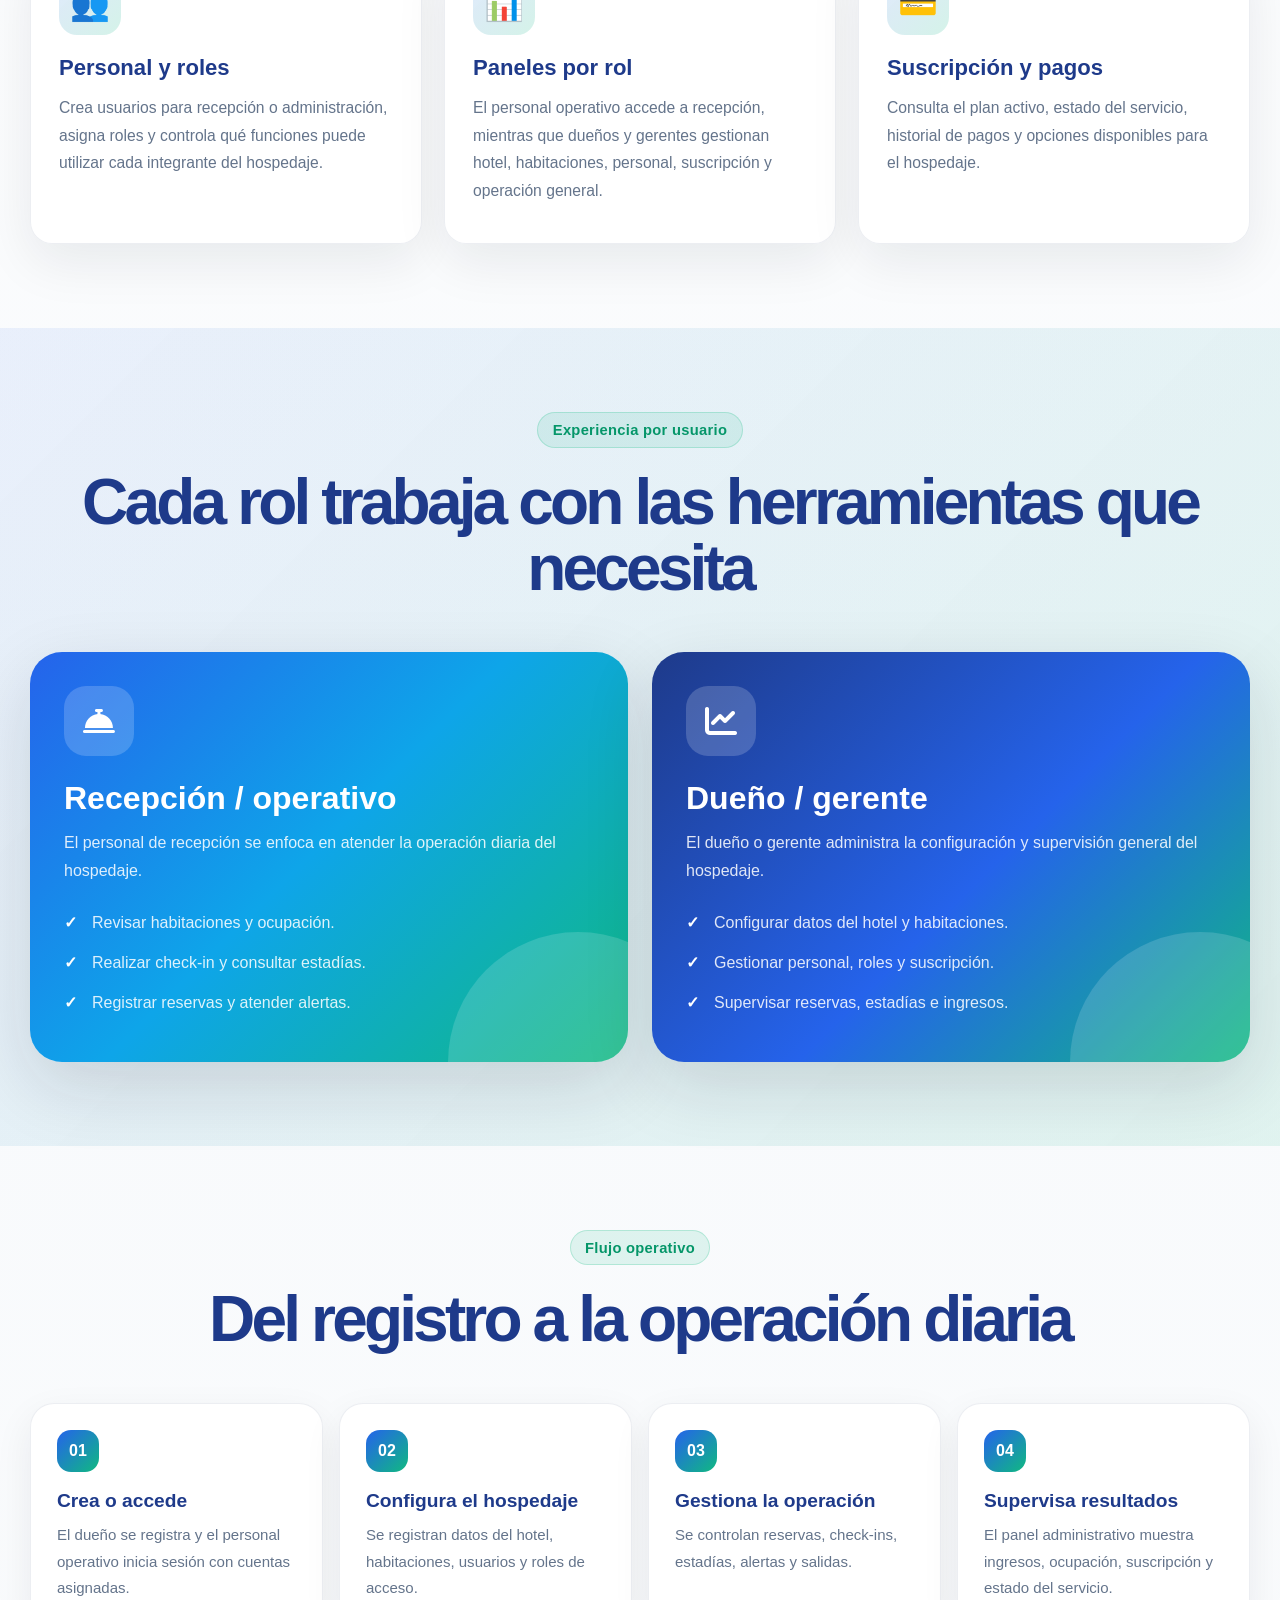
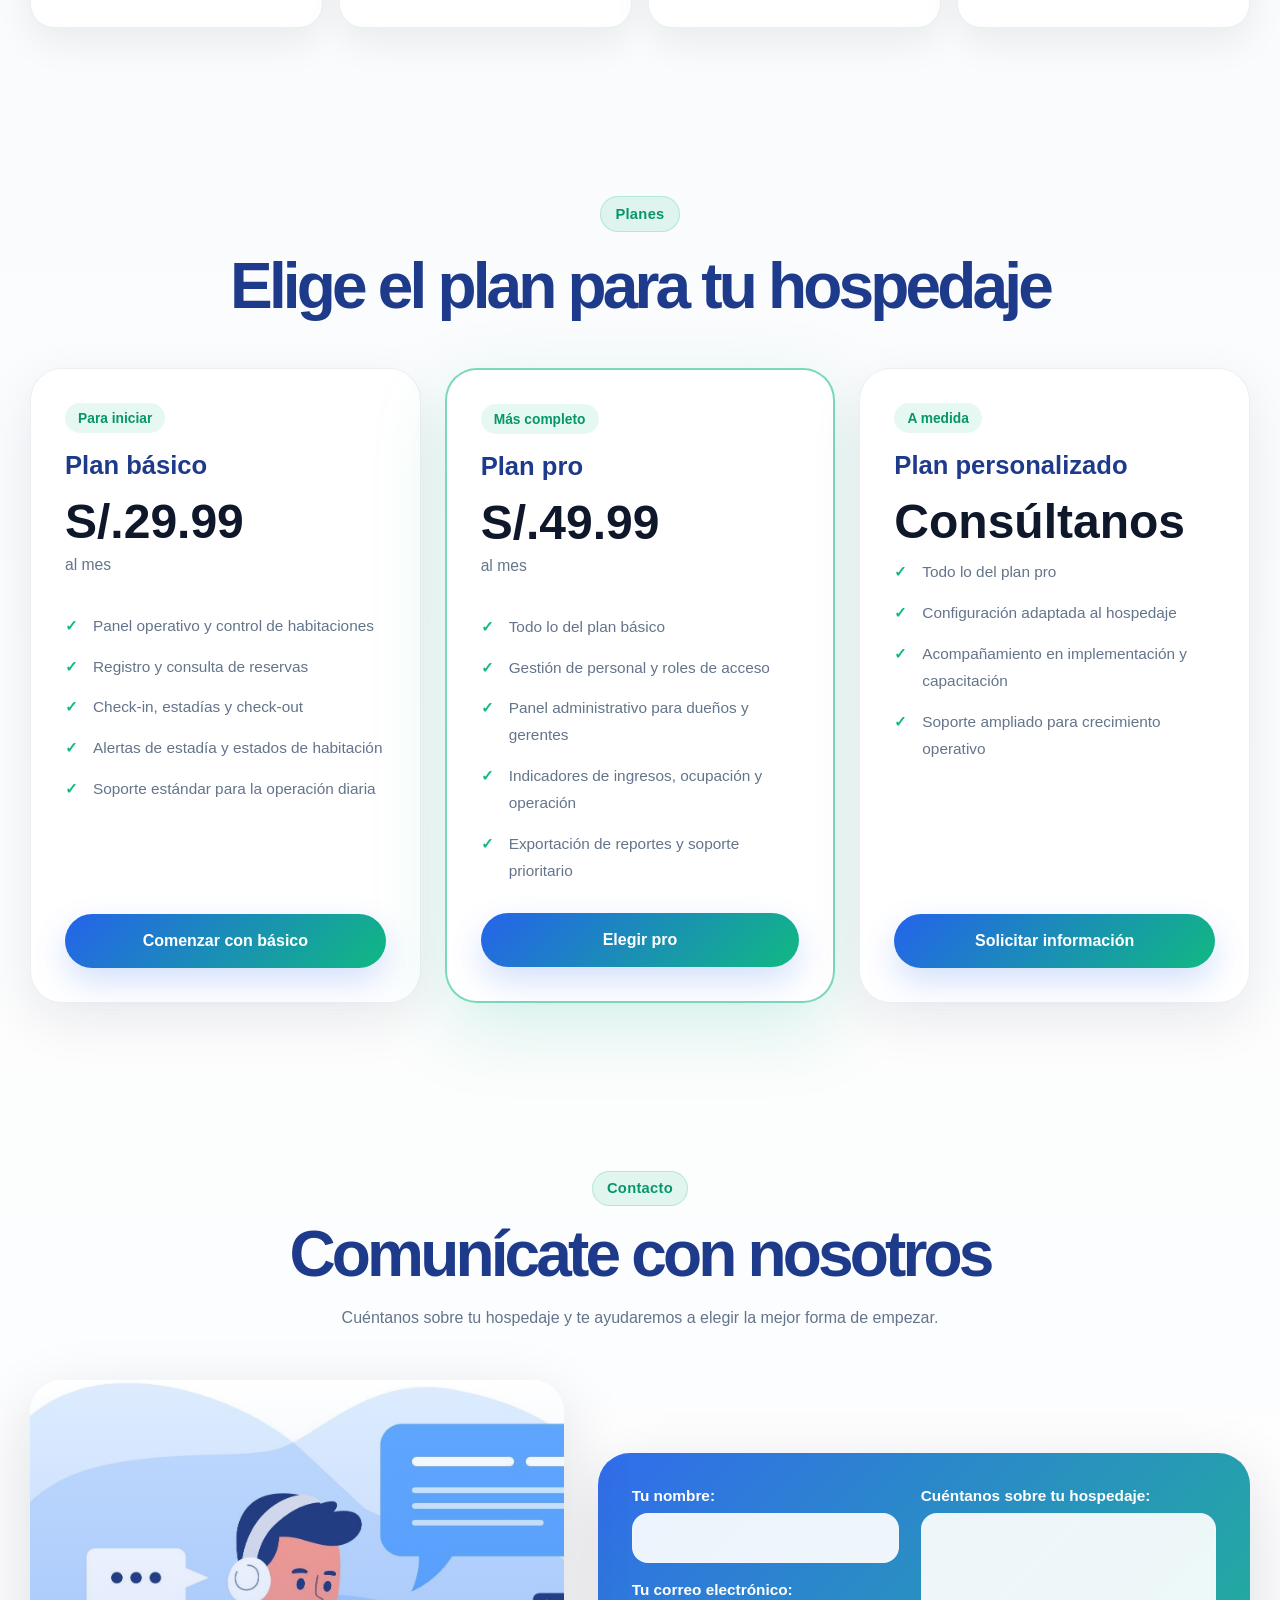
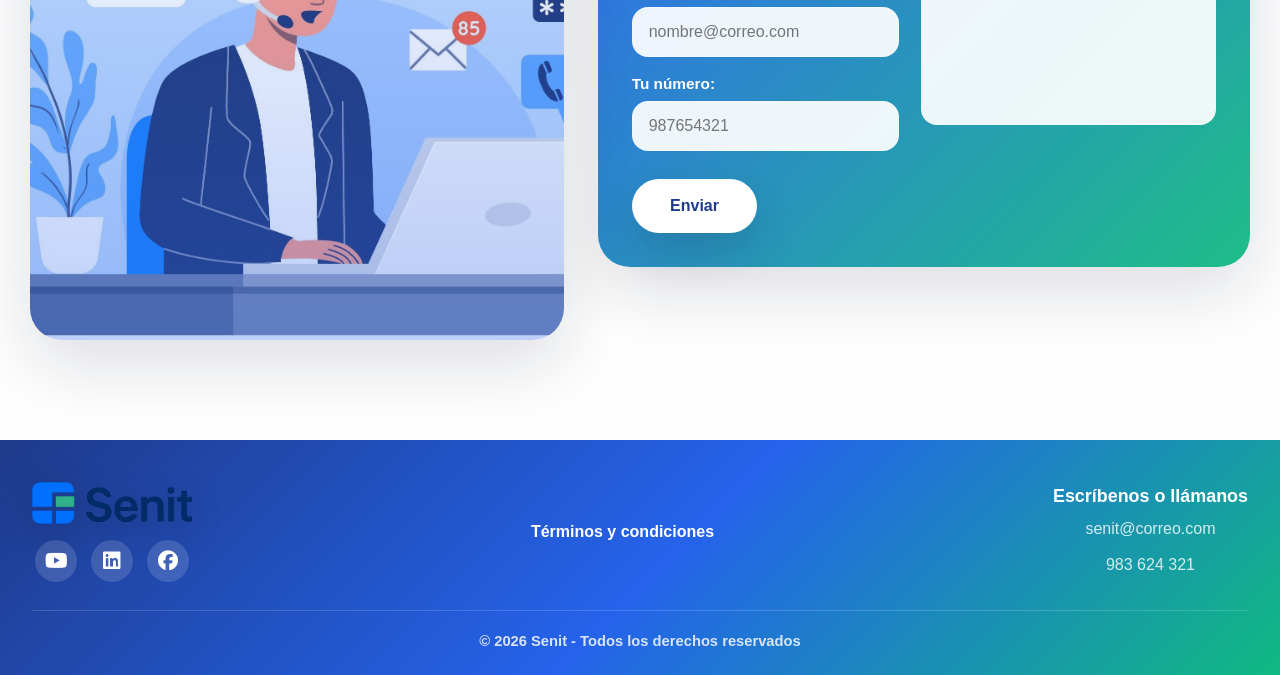
==== commit 6dae6a10: "feat: change of styles" ====
--- a/index.html
+++ b/index.html
@@ -1,450 +1,291 @@
 <!DOCTYPE html>
-<html lang="en">
-
+<html lang="es">
 <head>
-    <meta charset="UTF-8">
-    <meta name="viewport" content="width=device-width, initial-scale=1.0">
-    <meta name="description"
-        content="Optimiza tu hostal o motel con Senit. Control por horas, facturación SUNAT y gestión de limpieza en tiempo real">
-    <meta name="keywords"
-        content="software hotelero peru, gestión moteles por horas, pms, facturacion electronica hoteles, control de hoteles peru">
-    <meta name="author" content="Senit Startup Team">
-    <link rel="stylesheet" href="./assets/styles/desktop_styles.css">
-    <link rel="stylesheet" href="./assets/styles/mobile_styles.css">
-    <link rel="stylesheet" href="https://cdnjs.cloudflare.com/ajax/libs/font-awesome/6.5.0/css/all.min.css">
-    <script type="module" src="./assets/scripts/main.js" defer></script>
-    <title>Senit</title>
+  <meta charset="utf-8"/>
+  <meta content="width=device-width, initial-scale=1.0" name="viewport"/>
+  <meta content="Senit centraliza la gestión de hoteles y moteles: habitaciones, reservas, check-in, estadías, alertas, personal, roles, suscripción y pagos." name="description"/>
+  <meta content="senit, software hotelero, gestión de hoteles, gestión de moteles, reservas, check-in, habitaciones, estadías, alertas, personal, roles, suscripción" name="keywords"/>
+  <meta content="Senit Startup Team" name="author"/>
+  <link href="./assets/styles/desktop_styles.css" rel="stylesheet"/>
+  <link href="./assets/styles/mobile_styles.css" rel="stylesheet"/>
+  <link href="https://cdnjs.cloudflare.com/ajax/libs/font-awesome/6.5.0/css/all.min.css" rel="stylesheet"/>
+  <script defer src="./assets/scripts/main.js" type="module"></script>
+  <title>Senit - Gestión hotelera para hoteles y moteles</title>
 </head>
-
 <body>
-
-    <header>
-
-        <nav>
-            
-            <div id="menu-bar">
-
-                <div id="senit-logo-container">
-
-                <img src="./assets/images/SENIT_logo.png" alt="Logo de senit">
-
-                </div>
-
-                <div id="mobile-menu">
-
-                    <button aria-label="Menu" id="menu-btn" aria-expanded="false">☰</button>
-
-                </div>
-                
-            </div>
-
-
-            <div id="navbar-options">
-
-                <button id="en-btn">EN</button>
-                <button id="es-btn">ES</button>
-
-                <a data-i18n="navbar.start" href="#">Inicio</a>
-                <a data-i18n="navbar.functions" href="#functionality-section">Funcionalidades</a>
-                <a data-i18n="navbar.plans" href="#suscription-plans-section">Planes</a>
-                <a data-i18n="navbar.contact" href="#contact-section">Contáctanos</a>
-                <a data-i18n="navbar.login" href="#">Ingresa</a>
-
-            </div>
-
-        </nav>
-
-    </header>
-
-
-    <main>
-
-        <section id="hero-section">
-
-            <div id="hero-image-container">
-
-                <img src="./assets/images/hero_section_image.png" alt="Imagen ilustrativa de un hotel">
-
-            </div>
-
-            <div id="hero-text">
-
-                <h1 data-i18n="hero.title">Optimiza la gestión de tu hospedaje</h1>
-
-                <div id="hero-description">
-
-                    <h3 data-i18n="hero.description.hotel">
-                        Centraliza el manejo de las reservas, habitaciones, limpieza, personal
-                        y facturación en un solo lugar.
-                    </h3>
-
-                    <a id="hero-cta" data-i18n="hero.cta" href="#suscription-plans-section">
-                        Comenzar
-                    </a>
-                    
-                </div>
-
-            </div>
-
-        </section>
-
-
-        <section id="functionality-section">
-
-            <h1 data-i18n="functions.title">Lo que brindamos</h1>
-
-            <div id="functions">
-
-                <div class="card-row">
-
-                    <div id="desktop-icon">
-                        🎛️
-                    </div>
-
-                    <div class="left-card">
-
-                        <div id="mobile-icon">
-                            🎛️
-                        </div>
-
-                        <h2 data-i18n="functions.room-control.title">Control de habitaciones</h2>
-
-                        <hr>
-
-                        <h3 data-i18n="functions.room-control.description">
-                            Visualiza en tiempo real el estado de cada habitación
-                            para saber cuáles están libres, ocupadas o en limpieza
-                            y asignarlas sin demoras
-                        </h3>
-
-                    </div>
-
-                    <div class="right-card">
-
-                        <div id="mobile-icon">
-                            ⚡
-                        </div>
-
-                        <h2 data-i18n="functions.reservation.title">Reservas rápidas</h2>
-
-                        <hr>
-
-                        <h3 data-i18n="functions.reservation.description">
-                            Organiza las reservas y agiliza el ingreso y salida de
-                            huéspedes para evitar filas y demoras innecesarias
-                        </h3>
-
-                    </div>
-
-                    <div id="desktop-icon">
-                        ⚡
-                    </div>
-
-                </div>
-
-                <div class="card-row">
-
-                    <div id="desktop-icon">
-                        📋
-                    </div>
-
-                    <div class="left-card">
-
-                        <div id="mobile-icon">
-                            📋
-                        </div>
-
-                        <h2 data-i18n="functions.staff-management.title">Manejo de personal</h2>
-
-                        <hr>
-
-                        <h3 data-i18n="functions.staff-management.description">
-                            Distribuye tareas entre recepción y limpieza de
-                            forma organizada para mejorar la coordinación en
-                            el trabajo diario
-                        </h3>
-
-                    </div>
-
-                    <div class="right-card">
-
-                        <div id="mobile-icon">
-                            ✅
-                        </div>
-
-                        <h2 data-i18n="functions.billing.title">Registro de facturas</h2>
-
-                        <hr>
-
-                        <h3 data-i18n="functions.billing.description">
-                            Lleva un mejor control de los cobros, consumos y
-                            servicios ofrecidos a los huéspedes en un solo lugar
-                        </h3>
-
-                    </div>
-
-                    <div id="desktop-icon">
-                        ✅
-                    </div>
-
-                </div>
-
-            </div>
-
-            <h1 data-i18n="security.title">La confianza es importante</h1>
-
-            <div id="security">
-
-                <div class="card-row">
-
-                    <div class="right-card">
-
-                        <div id="icon">
-                            🔎
-                        </div>
-
-                        <h2 data-i18n="security.updated-data.title">Datos actualizados</h2>
-
-                        <hr>
-
-                        <h3 data-i18n="security.updated-data.description">
-                            La información registrada se muestra a tiempo real
-                            para que el personal trabaje con información actualizada
-                        </h3>
-
-                    </div>
-
-                    <div class="center-card">
-
-                        <div id="icon">
-                            🔒
-                        </div>
-
-                        <h2 data-i18n="security.data.title">Seguridad de datos</h2>
-
-                        <hr>
-
-                        <h3 data-i18n="security.data.description">
-                            La información de cada hospedaje es privado
-                            y no se comparte sin autorización
-                        </h3>
-
-                    </div>
-
-                    <div class="left-card">
-
-                        <div id="icon">
-                            💵
-                        </div>
-
-                        <h2 data-i18n="security.refund.title">Reembolsos</h2>
-
-                        <hr>
-
-                        <h3 data-i18n="security.refund.description">
-                            El reembolso solo aplica si la suscripción se
-                            cancela dentro de los primeros 4 días de uso
-                        </h3>
-
-                    </div>
-
-                </div>
-
-            </div>
-
-        </section>
-
-
-        <section id="suscription-plans-section">
-
-            <h1 data-i18n="suscriptions-title">Elige el plan ideal</h1>
-
-            <div class="card-row">
-
-                <div class="card basic">
-
-                    <h3 data-i18n="suscriptions.card.basic.title">Plan básico</h3>
-
-                    <hr>
-
-                    <h2>S/.29.99</h2>
-
-                    <p data-i18n="suscriptions.card.period">al mes</p>
-
-                    <ul>
-                        <li data-i18n="suscriptions.card.basic.room">Control de habitaciones</li>
-                        <li data-i18n="suscriptions.card.basic.booking">Reservas rápidas</li>
-                        <li data-i18n="suscriptions.card.basic.check">Registro de entrada y salida</li>
-                        <li data-i18n="suscriptions.card.basic.room-status">Estado de habitaciones en tiempo real</li>
-                        <li data-i18n="suscriptions.card.basic.support">Soporte con disponibilidad media</li>
-                    </ul>
-
-                    <a href="#" data-i18n="suscriptions.basic.cta">Probar 7 días gratis</a>
-
-                </div>
-
-                <div class="card pro">
-
-                    <h3 data-i18n="suscriptions.card.pro.title">Plan pro</h3>
-
-                    <hr>
-
-                    <h2>S/.49.99</h2>
-
-                    <p data-i18n="suscriptions.card.period">al mes</p>
-
-                    <ul>
-                        <li data-i18n="suscriptions.card.pro.base">Todo lo del plan básico</li>
-                        <li data-i18n="suscriptions.card.pro.cleaning">Gestión de personal de limpieza</li>
-                        <li data-i18n="suscriptions.card.pro.tasks">Asignación de tareas por área de trabajo</li>
-                        <li data-i18n="suscriptions.card.pro.reports">Reportes diarios de operaciones</li>
-                        <li data-i18n="suscriptions.card.pro.support">Soporte con disponibilidad alta</li>
-                    </ul>
-
-                    <a href="#" data-i18n="suscriptions.card.pro.cta">Comenzar ahora</a>
-
-                </div>
-
-                <div class="card custom">
-
-                    <h3 data-i18n="suscriptions.card.custom.title">Plan personalizado</h3>
-
-                    <hr>
-
-                    <h2 data-i18n="suscriptions.card.custom.message">Consultanos</h2>
-
-                    <ul>
-                        <li data-i18n="suscriptions.card.custom.base">Todo lo del plan pro</li>
-                        <li data-i18n="suscriptions.card.custom.settings">Ajuste de funcionalidades personalizado</li>
-                        <li data-i18n="suscriptions.card.custom.deploy">Acompañamiento en la implementación</li>
-                        <li data-i18n="suscriptions.card.custom.support">Soporte con disponibilidad muy alta</li>
-                    </ul>
-
-                    <a href="#contact-section" data-i18n="suscriptions.card.custom.cta">Más información</a>
-
-                </div>
-
-            </div>
-
-        </section>
-
-
-        <section id="contact-section">
-
-            <h1 data-i18n="contact.title">Comunícate con nosotros</h1>
-
-            <div id="contact-container">
-
-                <div id="contact-image-container">
-
-                    <img src="./assets/images/contact_image.jpg" alt="Imagen ilustrativa de contacto para soporte">
-
-                </div>
-
-                <form>
-
-                    <div id="data-container">
-
-                        <div id="user-data">
-
-                            <div class="form-item"> 
-
-                                <label for="name" data-i18n="contact.label.name">Tu nombre:</label>
-                                <input 
-                                 id="name"
-                                 type="text" 
-                                 name="name" 
-                                 autocomplete="name"
-                                 required
-                                >
-                            </div>  
-                            
-                            <div class="form-item"> 
-
-                                <label for="email" data-i18n="contact.label.email">Tu correo electrónico:</label>
-                                <input type="email" name="email" placeholder="email@domain.com" required>
-
-                            </div> 
-
-                            <div class="form-item"> 
-
-                                <label for="phone" data-i18n="contact.label.number">Tu número:</label>
-                                <input type="text" name="phone" inputmode="numeric" pattern="[0-9]*" placeholder="988876122" required>
-
-                            </div> 
-
-                        </div>
-
-                        <div id="user-message">
-
-                            <div class="form-item">
-                                 
-                                <label for="message" data-i18n="contact.label.message">Escríbenos</label>
-                                <textarea name="message" rows="17" cols="30" required></textarea>
-                            
-                            </div>
-
-                        </div>
-
-                    </div>
-
-                    <button type="submit" data-i18n="contact.label.send">Enviar</button>
-
-                </form>
-
-            </div>
-
-        </section>
-
-    </main>
-
-
-    <footer>
-
-        <div id="footer-top">
-
-            <div id="senit-social-media">
-
-                <img src="./assets/images/SENIT_logo.png" alt="Logo de senit">
-
-                <div id="social-media-icons">
-
-                    <a href="https://www.youtube.com/" target="_blank" aria-label="YouTube">
-                        <i class="fab fa-youtube" aria-hidden="true"></i>
-                    </a>
-
-                    <a href="https://www.linkedin.com/" target="_blank" aria-label="LinkedIn">
-                        <i class="fab fa-linkedin" aria-hidden="true"></i>
-                    </a>
-
-                    <a href="https://www.facebook.com/" target="_blank" aria-label="Facebook">
-                        <i class="fab fa-facebook" aria-hidden="true"></i>
-                    </a>
-
-                </div>
-
-            </div>
-            
-            <a href="terms.html" data-i18n="footer.terms">Términos y condiciones</a>
-
-            <div id="senit-direct-contact">
-
-                <h3 data-i18n="contact.cta">Escribenos o llámanos</h3>
-                <p>senit@correo.com</p>
-                <p>983 624 321</p>
-
-            </div>
-            
+<header>
+  <nav>
+    <div id="menu-bar">
+      <a id="senit-logo-container" href="#hero-section" aria-label="Senit inicio">
+        <img alt="Logo de Senit" src="./assets/images/SENIT_logo.png"/>
+      </a>
+      <div id="mobile-menu">
+        <button aria-expanded="false" aria-label="Menu" id="menu-btn">☰</button>
+      </div>
+    </div>
+    <div id="navbar-options">
+      <button id="en-btn" type="button">EN</button>
+      <button id="es-btn" type="button">ES</button>
+      <a data-i18n="navbar.start" href="#hero-section">Inicio</a>
+      <a data-i18n="navbar.functions" href="#functionality-section">Funcionalidades</a>
+      <a data-i18n="navbar.plans" href="#suscription-plans-section">Planes</a>
+      <a data-i18n="navbar.contact" href="#contact-section">Contáctanos</a>
+      <a class="nav-login" data-i18n="navbar.login" href="https://senit-aplicaciones-web.github.io/senit-webapp/">Ingresa</a>
+    </div>
+  </nav>
+</header>
+
+<main>
+  <section id="hero-section">
+    <div id="hero-text">
+      <span class="eyebrow" data-i18n="hero.badge">Gestión hotelera centralizada</span>
+      <h1 data-i18n="hero.title">Centraliza la gestión de tu hotel o motel</h1>
+      <div id="hero-description">
+        <h3 data-i18n="hero.description.hotel">Administra habitaciones, reservas, check-ins, estadías, alertas, personal, roles, suscripción y pagos desde una sola plataforma.</h3>
+        <p data-i18n="hero.description.guest">Los dueños y gerentes pueden crear la cuenta principal, mientras que recepción ingresa con credenciales asignadas.</p>
+      </div>
+      <div class="hero-actions">
+        <a data-i18n="hero.cta" href="#suscription-plans-section" id="hero-cta">Ver planes</a>
+        <a class="secondary-cta" data-i18n="hero.secondary" href="#functionality-section">Explorar funciones</a>
+      </div>
+      <div class="hero-stats" aria-label="Resumen de funciones">
+        <div><strong>2</strong><span data-i18n="hero.stat.roles">roles principales</span></div>
+        <div><strong>24/7</strong><span data-i18n="hero.stat.operation">control operativo</span></div>
+        <div><strong>1</strong><span data-i18n="hero.stat.platform">plataforma central</span></div>
+      </div>
+    </div>
+
+    <div id="hero-visual" aria-label="Vista previa del panel Senit">
+      <div class="floating-card card-top">
+        <i class="fa-solid fa-bell"></i>
+        <span data-i18n="hero.preview.alert">Alertas de estadía</span>
+      </div>
+      <div class="dashboard-preview">
+        <div class="preview-header">
+          <span></span><span></span><span></span>
         </div>
-
-        <div id="footer-bottom">
-
-            <h4 data-i18n="copyright">&copy; 2026 Senit - Todos los derechos reservados </h4>
-
-        </div>  
-
-    </footer>
-
+        <div class="preview-body">
+          <div class="preview-sidebar"></div>
+          <div class="preview-content">
+            <div class="preview-title"></div>
+            <div class="preview-grid">
+              <div></div><div></div><div></div>
+            </div>
+            <div class="preview-table">
+              <span></span><span></span><span></span><span></span>
+            </div>
+          </div>
+        </div>
+      </div>
+      <img alt="Ilustración de hotel" src="./assets/images/hero_section_image.png"/>
+      <div class="floating-card card-bottom">
+        <i class="fa-solid fa-door-open"></i>
+        <span data-i18n="hero.preview.rooms">Habitaciones disponibles</span>
+      </div>
+    </div>
+  </section>
+
+  <section id="functionality-section">
+    <span class="section-kicker" data-i18n="functions.eyebrow">Funciones clave</span>
+    <h1 data-i18n="functions.title">Lo que ofrece Senit</h1>
+    <p class="section-subtitle" data-i18n="functions.subtitle">Una experiencia pensada para recepcionistas, administradores operativos, dueños y gerentes de hospedajes.</p>
+
+    <div id="functions">
+      <article class="feature-card">
+        <div class="feature-icon">🏨</div>
+        <h2 data-i18n="functions.room-control.title">Habitaciones y disponibilidad</h2>
+        <p data-i18n="functions.room-control.description">Visualiza el estado de cada habitación para identificar si está disponible, ocupada, por vencer, vencida, en limpieza o mantenimiento.</p>
+      </article>
+      <article class="feature-card">
+        <div class="feature-icon">🛎️</div>
+        <h2 data-i18n="functions.reservation.title">Reservas y check-in</h2>
+        <p data-i18n="functions.reservation.description">Registra reservas con datos del huésped, horarios y pago de garantía, y convierte el ingreso en una estadía activa mediante el check-in.</p>
+      </article>
+      <article class="feature-card">
+        <div class="feature-icon">🚨</div>
+        <h2 data-i18n="functions.billing.title">Estadías y alertas</h2>
+        <p data-i18n="functions.billing.description">Supervisa huéspedes alojados, pagos, procesos de check-out, salidas vencidas y estadías próximas a terminar.</p>
+      </article>
+      <article class="feature-card">
+        <div class="feature-icon">👥</div>
+        <h2 data-i18n="functions.staff-management.title">Personal y roles</h2>
+        <p data-i18n="functions.staff-management.description">Crea usuarios para recepción o administración, asigna roles y controla qué funciones puede utilizar cada integrante del hospedaje.</p>
+      </article>
+      <article class="feature-card">
+        <div class="feature-icon">📊</div>
+        <h2 data-i18n="security.updated-data.title">Paneles por rol</h2>
+        <p data-i18n="security.updated-data.description">El personal operativo accede a recepción, mientras que dueños y gerentes gestionan hotel, habitaciones, personal, suscripción y operación general.</p>
+      </article>
+      <article class="feature-card">
+        <div class="feature-icon">💳</div>
+        <h2 data-i18n="security.refund.title">Suscripción y pagos</h2>
+        <p data-i18n="security.refund.description">Consulta el plan activo, estado del servicio, historial de pagos y opciones disponibles para el hospedaje.</p>
+      </article>
+    </div>
+  </section>
+
+  <section id="roles-section">
+    <span class="section-kicker" data-i18n="roles.kicker">Experiencia por usuario</span>
+    <h1 data-i18n="roles.title">Cada rol trabaja con las herramientas que necesita</h1>
+    <div class="roles-grid">
+      <article class="role-card reception-role">
+        <div class="role-icon"><i class="fa-solid fa-concierge-bell"></i></div>
+        <h2 data-i18n="roles.reception.title">Recepción / operativo</h2>
+        <p data-i18n="roles.reception.description">El personal de recepción se enfoca en atender la operación diaria del hospedaje.</p>
+        <ul>
+          <li data-i18n="roles.reception.item1">Revisar habitaciones y ocupación.</li>
+          <li data-i18n="roles.reception.item2">Realizar check-in y consultar estadías.</li>
+          <li data-i18n="roles.reception.item3">Registrar reservas y atender alertas.</li>
+        </ul>
+      </article>
+      <article class="role-card owner-role">
+        <div class="role-icon"><i class="fa-solid fa-chart-line"></i></div>
+        <h2 data-i18n="roles.owner.title">Dueño / gerente</h2>
+        <p data-i18n="roles.owner.description">El dueño o gerente administra la configuración y supervisión general del hospedaje.</p>
+        <ul>
+          <li data-i18n="roles.owner.item1">Configurar datos del hotel y habitaciones.</li>
+          <li data-i18n="roles.owner.item2">Gestionar personal, roles y suscripción.</li>
+          <li data-i18n="roles.owner.item3">Supervisar reservas, estadías e ingresos.</li>
+        </ul>
+      </article>
+    </div>
+  </section>
+
+  <section id="process-section">
+    <span class="section-kicker" data-i18n="process.kicker">Flujo operativo</span>
+    <h1 data-i18n="process.title">Del registro a la operación diaria</h1>
+    <div class="process-timeline">
+      <div class="process-step">
+        <span>01</span>
+        <h3 data-i18n="process.step1.title">Crea o accede</h3>
+        <p data-i18n="process.step1.description">El dueño se registra y el personal operativo inicia sesión con cuentas asignadas.</p>
+      </div>
+      <div class="process-step">
+        <span>02</span>
+        <h3 data-i18n="process.step2.title">Configura el hospedaje</h3>
+        <p data-i18n="process.step2.description">Se registran datos del hotel, habitaciones, usuarios y roles de acceso.</p>
+      </div>
+      <div class="process-step">
+        <span>03</span>
+        <h3 data-i18n="process.step3.title">Gestiona la operación</h3>
+        <p data-i18n="process.step3.description">Se controlan reservas, check-ins, estadías, alertas y salidas.</p>
+      </div>
+      <div class="process-step">
+        <span>04</span>
+        <h3 data-i18n="process.step4.title">Supervisa resultados</h3>
+        <p data-i18n="process.step4.description">El panel administrativo muestra ingresos, ocupación, suscripción y estado del servicio.</p>
+      </div>
+    </div>
+  </section>
+
+  <section id="suscription-plans-section">
+    <span class="section-kicker" data-i18n="plans.kicker">Planes</span>
+    <h1 data-i18n="suscriptions-title">Elige el plan para tu hospedaje</h1>
+    <div class="pricing-grid">
+      <article class="card basic">
+        <div class="plan-tag" data-i18n="plans.basic.badge">Para iniciar</div>
+        <h3 data-i18n="suscriptions.card.basic.title">Plan básico</h3>
+        <h2>S/.29.99</h2>
+        <p data-i18n="suscriptions.card.period">al mes</p>
+        <ul>
+          <li data-i18n="suscriptions.card.basic.room">Panel operativo y control de habitaciones</li>
+          <li data-i18n="suscriptions.card.basic.booking">Registro y consulta de reservas</li>
+          <li data-i18n="suscriptions.card.basic.check">Check-in, estadías y check-out</li>
+          <li data-i18n="suscriptions.card.basic.room-status">Alertas de estadía y estados de habitación</li>
+          <li data-i18n="suscriptions.card.basic.support">Soporte estándar para la operación diaria</li>
+        </ul>
+        <a data-i18n="suscriptions.basic.cta" href="https://senit-aplicaciones-web.github.io/senit-webapp/">Comenzar con básico</a>
+      </article>
+
+      <article class="card pro highlighted-plan">
+        <div class="plan-tag" data-i18n="plans.pro.badge">Más completo</div>
+        <h3 data-i18n="suscriptions.card.pro.title">Plan pro</h3>
+        <h2>S/.49.99</h2>
+        <p data-i18n="suscriptions.card.period">al mes</p>
+        <ul>
+          <li data-i18n="suscriptions.card.pro.base">Todo lo del plan básico</li>
+          <li data-i18n="suscriptions.card.pro.cleaning">Gestión de personal y roles de acceso</li>
+          <li data-i18n="suscriptions.card.pro.tasks">Panel administrativo para dueños y gerentes</li>
+          <li data-i18n="suscriptions.card.pro.reports">Indicadores de ingresos, ocupación y operación</li>
+          <li data-i18n="suscriptions.card.pro.support">Exportación de reportes y soporte prioritario</li>
+        </ul>
+        <a data-i18n="suscriptions.card.pro.cta" href="https://senit-aplicaciones-web.github.io/senit-webapp/">Elegir pro</a>
+      </article>
+
+      <article class="card custom">
+        <div class="plan-tag" data-i18n="plans.custom.badge">A medida</div>
+        <h3 data-i18n="suscriptions.card.custom.title">Plan personalizado</h3>
+        <h2 data-i18n="suscriptions.card.custom.message">Consúltanos</h2>
+        <ul>
+          <li data-i18n="suscriptions.card.custom.base">Todo lo del plan pro</li>
+          <li data-i18n="suscriptions.card.custom.settings">Configuración adaptada al hospedaje</li>
+          <li data-i18n="suscriptions.card.custom.deploy">Acompañamiento en implementación y capacitación</li>
+          <li data-i18n="suscriptions.card.custom.support">Soporte ampliado para crecimiento operativo</li>
+        </ul>
+        <a data-i18n="suscriptions.card.custom.cta" href="#contact-section">Solicitar información</a>
+      </article>
+    </div>
+  </section>
+
+  <section id="contact-section">
+    <div class="contact-heading">
+      <span class="section-kicker" data-i18n="contact.kicker">Contacto</span>
+      <h1 data-i18n="contact.title">Comunícate con nosotros</h1>
+      <p data-i18n="contact.subtitle">Cuéntanos sobre tu hospedaje y te ayudaremos a elegir la mejor forma de empezar.</p>
+    </div>
+    <div id="contact-container">
+      <div id="contact-image-container">
+        <img alt="Imagen ilustrativa de contacto para soporte" src="./assets/images/contact_image.jpg"/>
+      </div>
+      <form>
+        <div id="data-container">
+          <div id="user-data">
+            <div class="form-item">
+              <label data-i18n="contact.label.name" for="name">Tu nombre:</label>
+              <input autocomplete="name" id="name" name="name" required type="text"/>
+            </div>
+            <div class="form-item">
+              <label data-i18n="contact.label.email" for="email">Tu correo electrónico:</label>
+              <input autocomplete="email" id="email" name="email" placeholder="nombre@correo.com" required type="email"/>
+            </div>
+            <div class="form-item">
+              <label data-i18n="contact.label.number" for="phone">Tu número:</label>
+              <input id="phone" inputmode="numeric" name="phone" pattern="[0-9]*" placeholder="987654321" required type="text"/>
+            </div>
+          </div>
+          <div id="user-message">
+            <div class="form-item">
+              <label data-i18n="contact.label.message" for="message">Cuéntanos sobre tu hospedaje:</label>
+              <textarea id="message" cols="30" name="message" required rows="10"></textarea>
+            </div>
+          </div>
+        </div>
+        <button data-i18n="contact.label.send" type="submit">Enviar</button>
+      </form>
+    </div>
+  </section>
+</main>
+
+<footer>
+  <div id="footer-top">
+    <div id="senit-social-media">
+      <img alt="Logo de Senit" src="./assets/images/SENIT_logo.png"/>
+      <div id="social-media-icons">
+        <a aria-label="YouTube" href="https://www.youtube.com/" target="_blank"><i aria-hidden="true" class="fab fa-youtube"></i></a>
+        <a aria-label="LinkedIn" href="https://www.linkedin.com/" target="_blank"><i aria-hidden="true" class="fab fa-linkedin"></i></a>
+        <a aria-label="Facebook" href="https://www.facebook.com/" target="_blank"><i aria-hidden="true" class="fab fa-facebook"></i></a>
+      </div>
+    </div>
+    <a data-i18n="footer.terms" href="terms.html">Términos y condiciones</a>
+    <div id="senit-direct-contact">
+      <h3 data-i18n="contact.cta">Escríbenos o llámanos</h3>
+      <p>senit@correo.com</p>
+      <p>983 624 321</p>
+    </div>
+  </div>
+  <div id="footer-bottom">
+    <h4 data-i18n="copyright">© 2026 Senit - Todos los derechos reservados</h4>
+  </div>
+</footer>
 </body>
-
 </html>
--- a/assets/styles/desktop_styles.css
+++ b/assets/styles/desktop_styles.css
@@ -1,10 +1,25 @@
-/*===Global styles===*/
+/*=== Global styles ===*/
+:root {
+    --blue: #2563EB;
+    --blue-dark: #1E3A8A;
+    --green: #10B981;
+    --green-dark: #059669;
+    --ink: #0F172A;
+    --muted: #64748B;
+    --soft: #F8FAFC;
+    --line: rgba(15, 23, 42, 0.10);
+    --card: rgba(255, 255, 255, 0.86);
+    --shadow: 0 24px 70px rgba(15, 23, 42, 0.14);
+    --shadow-soft: 0 16px 40px rgba(37, 99, 235, 0.12);
+    --radius-lg: 32px;
+    --radius-md: 22px;
+}
 
 * {
     margin: 0;
     padding: 0;
-    font-family: 'Microsoft Sans Serif', Helvetica, sans-serif;
-    font-weight: lighter;
+    box-sizing: border-box;
+    font-family: Inter, 'Segoe UI', 'Microsoft Sans Serif', Helvetica, sans-serif;
 }
 
 html {
@@ -13,53 +28,112 @@
 }
 
 body {
-    background-color: #FFFFFF;
-    box-sizing: border-box;
+    color: var(--ink);
+    background:
+        radial-gradient(circle at top left, rgba(16, 185, 129, 0.18), transparent 36rem),
+        radial-gradient(circle at top right, rgba(37, 99, 235, 0.16), transparent 38rem),
+        linear-gradient(180deg, #FFFFFF 0%, #F8FAFC 48%, #FFFFFF 100%);
+    min-height: 100vh;
+}
+
+body::before {
+    content: "";
+    position: fixed;
+    inset: 0;
+    z-index: -1;
+    pointer-events: none;
+    background-image: linear-gradient(rgba(15, 23, 42, 0.035) 1px, transparent 1px), linear-gradient(90deg, rgba(15, 23, 42, 0.035) 1px, transparent 1px);
+    background-size: 44px 44px;
+    mask-image: linear-gradient(to bottom, black 0%, transparent 68%);
 }
 
 h1 {
-    font-size: 64px;
-    color: #1E3A8A;
+    color: var(--blue-dark);
+    font-size: clamp(2.4rem, 5vw, 4.9rem);
+    line-height: 1.03;
+    letter-spacing: -0.06em;
     text-align: center;
+    font-weight: 850;
+}
+
+h2, h3, p, a, li, label, input, textarea, button, span {
+    font-weight: 400;
+}
+
+p, li {
+    color: var(--muted);
+    line-height: 1.75;
 }
 
 textarea {
     resize: none;
 }
 
-/*===Global styles===*/
-
-
-/*===Header styles===*/
-
-header {      
+section {
+    position: relative;
+}
+
+.section-kicker, .eyebrow {
+    display: inline-flex;
+    align-items: center;
+    gap: 0.5rem;
+    color: var(--green-dark);
+    background: rgba(16, 185, 129, 0.11);
+    border: 1px solid rgba(16, 185, 129, 0.22);
+    border-radius: 999px;
+    padding: 0.55rem 0.9rem;
+    font-size: 0.92rem;
+    font-weight: 700;
+    letter-spacing: 0.02em;
+}
+
+.section-subtitle {
+    max-width: 760px;
+    margin: 0 auto;
+    text-align: center;
+    font-size: 1.12rem;
+}
+
+/*=== Header styles ===*/
+header {
     width: 100%;
-    max-height: 121px;
     z-index: 999;
     position: sticky;
     top: 0;
 }
 
 nav {
-    background-color: #10B98166;
-    backdrop-filter: blur(10px);
-    display: flex;
-    flex-direction: row;
+    margin: 18px auto 0;
+    width: min(1180px, calc(100% - 40px));
+    display: flex;
+    align-items: center;
     justify-content: space-between;
-    align-items: center;
-    padding: 32px 48px 32px 48px;
-    gap: 32px;
+    gap: 28px;
+    padding: 14px 18px;
+    background: rgba(255, 255, 255, 0.82);
+    border: 1px solid rgba(255, 255, 255, 0.72);
+    border-radius: 26px;
+    box-shadow: 0 20px 55px rgba(15, 23, 42, 0.10);
+    backdrop-filter: blur(18px);
 }
 
 #menu-bar {
     display: flex;
-    flex-direction: row;
+    align-items: center;
     justify-content: space-between;
-    width: 100%;
+    min-width: 190px;
+}
+
+#senit-logo-container {
+    display: inline-flex;
+    align-items: center;
+    text-decoration: none;
 }
 
 #senit-logo-container img {
-    max-width: 200px;
+    width: 150px;
+    max-height: 48px;
+    object-fit: contain;
 }
 
 #mobile-menu {
@@ -68,336 +142,669 @@
 
 #navbar-options {
     display: flex;
-    flex-direction: row;
-    align-items: center;
-    text-align: center; 
-    gap: 48px;
-}
-
-#navbar-options button {
-    padding: 8px 16px;
-    border-style: hidden;
-    border-radius: 8px;
+    align-items: center;
+    gap: 22px;
+}
+
+#navbar-options button, #mobile-menu button {
+    border: 0;
     cursor: pointer;
-    color: #FFFFFF;
-    background-color: #2563EB;
-    transition: all 0.4s;
-}
-
-#navbar-options button:hover {
-    scale: 110%;
-    color: #2563EB;
-    background-color: #FFFFFF;
-}
-
-#navbar-options button:active {
-    scale: 90%;
-}   
+    border-radius: 999px;
+    color: var(--blue);
+    background: rgba(37, 99, 235, 0.10);
+    padding: 0.65rem 0.9rem;
+    font-weight: 800;
+    transition: transform 0.25s ease, background 0.25s ease, color 0.25s ease;
+}
+
+#navbar-options button:hover, #mobile-menu button:hover {
+    transform: translateY(-2px);
+    color: #FFFFFF;
+    background: var(--blue);
+}
 
 #navbar-options a {
+    color: #334155;
     text-decoration: none;
-    color: #2563EB;
-    transition: all 0.4s;
+    font-size: 0.98rem;
+    transition: color 0.25s ease, transform 0.25s ease;
 }
 
 #navbar-options a:hover {
-    scale: 120%;
-}
-
-#navbar-options a:active {
-    scale: 100%;
-    color: #FFFFFF;
-}
-
-/*===Header styles===*/
-
-
-/*===Hero section styles===*/
-
+    color: var(--blue);
+    transform: translateY(-2px);
+}
+
+#navbar-options .nav-login {
+    color: #FFFFFF;
+    font-weight: 800;
+    background: linear-gradient(135deg, var(--blue) 0%, var(--green) 100%);
+    padding: 0.82rem 1.25rem;
+    border-radius: 999px;
+    box-shadow: 0 12px 26px rgba(37, 99, 235, 0.22);
+}
+
+#navbar-options .nav-login:hover {
+    color: #FFFFFF;
+    transform: translateY(-3px);
+}
+
+/*=== Hero section styles ===*/
 #hero-section {
-    display: flex;
-    align-items: center;
-    justify-content: center; 
-    gap: 32px;
-    padding: 32px;
-}
-
-#hero-image-container img {
+    width: min(1220px, calc(100% - 40px));
+    margin: 0 auto;
+    padding: 90px 0 80px;
+    min-height: calc(100vh - 110px);
+    display: grid;
+    grid-template-columns: minmax(0, 1.02fr) minmax(420px, 0.98fr);
+    align-items: center;
+    gap: 56px;
+}
+
+#hero-text {
+    display: flex;
+    flex-direction: column;
+    align-items: flex-start;
+    gap: 24px;
+}
+
+#hero-text h1 {
+    text-align: left;
+}
+
+#hero-description {
+    max-width: 680px;
+    display: flex;
+    flex-direction: column;
+    gap: 12px;
+}
+
+#hero-description h3 {
+    color: #334155;
+    font-size: clamp(1.1rem, 2vw, 1.45rem);
+    line-height: 1.65;
+}
+
+#hero-description p {
+    font-size: 1.02rem;
+}
+
+.hero-actions {
+    display: flex;
+    align-items: center;
+    flex-wrap: wrap;
+    gap: 16px;
+    margin-top: 8px;
+}
+
+#hero-cta, .secondary-cta {
+    text-decoration: none;
+    display: inline-flex;
+    align-items: center;
+    justify-content: center;
+    min-height: 54px;
+    padding: 0 1.55rem;
+    border-radius: 999px;
+    font-size: 1rem;
+    font-weight: 800;
+    transition: transform 0.25s ease, box-shadow 0.25s ease, background 0.25s ease;
+}
+
+#hero-cta {
+    color: #FFFFFF;
+    background: linear-gradient(135deg, var(--blue) 0%, var(--green) 100%);
+    box-shadow: 0 18px 38px rgba(37, 99, 235, 0.26);
+}
+
+.secondary-cta {
+    color: var(--blue-dark);
+    background: #FFFFFF;
+    border: 1px solid var(--line);
+    box-shadow: 0 12px 30px rgba(15, 23, 42, 0.07);
+}
+
+#hero-cta:hover, .secondary-cta:hover {
+    transform: translateY(-3px);
+    box-shadow: 0 22px 44px rgba(37, 99, 235, 0.22);
+}
+
+.hero-stats {
+    width: min(100%, 610px);
+    display: grid;
+    grid-template-columns: repeat(3, 1fr);
+    gap: 14px;
+    margin-top: 12px;
+}
+
+.hero-stats div {
+    padding: 1.05rem;
+    border-radius: 20px;
+    background: rgba(255, 255, 255, 0.78);
+    border: 1px solid rgba(148, 163, 184, 0.23);
+    box-shadow: var(--shadow-soft);
+}
+
+.hero-stats strong {
+    display: block;
+    color: var(--blue);
+    font-size: 1.65rem;
+    line-height: 1;
+    font-weight: 900;
+}
+
+.hero-stats span {
+    display: block;
+    margin-top: 0.35rem;
+    color: var(--muted);
+    font-size: 0.92rem;
+}
+
+#hero-visual {
+    position: relative;
+    min-height: 620px;
+    display: flex;
+    align-items: center;
+    justify-content: center;
+}
+
+#hero-visual::before {
+    content: "";
+    position: absolute;
+    width: 94%;
+    height: 94%;
+    border-radius: 44px;
+    background: linear-gradient(135deg, rgba(37, 99, 235, 0.12), rgba(16, 185, 129, 0.16));
+    transform: rotate(-4deg);
+    filter: blur(0.2px);
+}
+
+#hero-visual img {
+    position: absolute;
+    bottom: 0;
+    right: -4%;
+    width: min(54%, 330px);
+    filter: drop-shadow(0 24px 34px rgba(15, 23, 42, 0.16));
+}
+
+.dashboard-preview {
+    position: relative;
+    width: min(100%, 560px);
+    min-height: 390px;
+    overflow: hidden;
+    border-radius: 34px;
+    background: rgba(255, 255, 255, 0.84);
+    border: 1px solid rgba(255, 255, 255, 0.72);
+    box-shadow: var(--shadow);
+    backdrop-filter: blur(14px);
+}
+
+.preview-header {
+    display: flex;
+    gap: 8px;
+    align-items: center;
+    height: 54px;
+    padding: 0 24px;
+    background: linear-gradient(135deg, var(--blue) 0%, var(--green) 100%);
+}
+
+.preview-header span {
+    width: 12px;
+    height: 12px;
+    border-radius: 50%;
+    background: rgba(255, 255, 255, 0.74);
+}
+
+.preview-body {
+    display: grid;
+    grid-template-columns: 92px 1fr;
+    min-height: 336px;
+}
+
+.preview-sidebar {
+    background: rgba(15, 23, 42, 0.04);
+    border-right: 1px solid rgba(15, 23, 42, 0.07);
+    position: relative;
+}
+
+.preview-sidebar::before {
+    content: "";
+    position: absolute;
+    left: 22px;
+    top: 34px;
+    width: 48px;
+    height: 220px;
+    border-radius: 18px;
+    background: repeating-linear-gradient(to bottom, rgba(37, 99, 235, 0.35), rgba(37, 99, 235, 0.35) 14px, transparent 14px, transparent 42px);
+}
+
+.preview-content {
+    padding: 30px;
+}
+
+.preview-title {
+    width: 55%;
+    height: 22px;
+    border-radius: 999px;
+    background: linear-gradient(90deg, rgba(37, 99, 235, 0.22), rgba(16, 185, 129, 0.28));
+    margin-bottom: 26px;
+}
+
+.preview-grid {
+    display: grid;
+    grid-template-columns: repeat(3, 1fr);
+    gap: 14px;
+    margin-bottom: 24px;
+}
+
+.preview-grid div {
+    height: 96px;
+    border-radius: 20px;
+    background: linear-gradient(180deg, rgba(37, 99, 235, 0.12), rgba(16, 185, 129, 0.12));
+    border: 1px solid rgba(148, 163, 184, 0.18);
+}
+
+.preview-table {
+    display: grid;
+    gap: 12px;
+}
+
+.preview-table span {
+    height: 18px;
+    border-radius: 999px;
+    background: rgba(100, 116, 139, 0.16);
+}
+
+.preview-table span:nth-child(2) { width: 90%; }
+.preview-table span:nth-child(3) { width: 76%; }
+.preview-table span:nth-child(4) { width: 84%; }
+
+.floating-card {
+    position: absolute;
+    z-index: 5;
+    display: flex;
+    align-items: center;
+    gap: 10px;
+    background: #FFFFFF;
+    border: 1px solid rgba(148, 163, 184, 0.22);
+    border-radius: 999px;
+    color: var(--ink);
+    padding: 0.9rem 1rem;
+    box-shadow: 0 18px 38px rgba(15, 23, 42, 0.14);
+    font-weight: 800;
+}
+
+.floating-card i {
+    color: var(--green);
+}
+
+.card-top {
+    top: 88px;
+    left: 10px;
+}
+
+.card-bottom {
+    bottom: 90px;
+    right: 18px;
+}
+
+/*=== Functionality section styles ===*/
+#functionality-section, #roles-section, #process-section, #suscription-plans-section, #contact-section {
+    width: min(1220px, calc(100% - 40px));
+    margin: 0 auto;
+    padding: 84px 0;
+    display: flex;
+    flex-direction: column;
+    align-items: center;
+    gap: 22px;
+}
+
+#functions {
     width: 100%;
-    max-width: 560px;
-    min-width: 400px;  
-    height: auto;
-}
-
-#hero-text {
-    max-width: 700px;
-    margin-top: 64px;
-    margin-right: 64px;
+    display: grid;
+    grid-template-columns: repeat(3, minmax(0, 1fr));
+    gap: 22px;
+    margin-top: 26px;
+}
+
+.feature-card {
+    min-height: 300px;
+    padding: 28px;
+    border-radius: var(--radius-md);
+    background: var(--card);
+    border: 1px solid rgba(148, 163, 184, 0.18);
+    box-shadow: 0 18px 52px rgba(15, 23, 42, 0.08);
+    transition: transform 0.25s ease, box-shadow 0.25s ease, border-color 0.25s ease;
+}
+
+.feature-card:hover {
+    transform: translateY(-8px);
+    border-color: rgba(37, 99, 235, 0.28);
+    box-shadow: 0 26px 64px rgba(37, 99, 235, 0.15);
+}
+
+.feature-icon {
+    width: 62px;
+    height: 62px;
+    display: grid;
+    place-items: center;
+    border-radius: 18px;
+    background: linear-gradient(135deg, rgba(37, 99, 235, 0.14), rgba(16, 185, 129, 0.18));
+    font-size: 2rem;
+    margin-bottom: 20px;
+}
+
+.feature-card h2 {
+    color: var(--blue-dark);
+    font-size: 1.38rem;
+    line-height: 1.22;
+    margin-bottom: 12px;
+    font-weight: 800;
+}
+
+.feature-card p {
+    font-size: 0.98rem;
+}
+
+/*=== Roles section ===*/
+#roles-section {
+    width: 100%;
+    max-width: none;
+    padding-left: max(20px, calc((100% - 1220px) / 2));
+    padding-right: max(20px, calc((100% - 1220px) / 2));
+    background: linear-gradient(135deg, rgba(37, 99, 235, 0.08), rgba(16, 185, 129, 0.10));
+}
+
+.roles-grid {
+    width: 100%;
+    display: grid;
+    grid-template-columns: repeat(2, minmax(0, 1fr));
+    gap: 24px;
+    margin-top: 28px;
+}
+
+.role-card {
+    position: relative;
+    overflow: hidden;
+    min-height: 410px;
+    padding: 34px;
+    border-radius: var(--radius-lg);
+    color: #FFFFFF;
+    box-shadow: var(--shadow);
+}
+
+.role-card::after {
+    content: "";
+    position: absolute;
+    inset: auto -80px -130px auto;
+    width: 260px;
+    height: 260px;
+    border-radius: 50%;
+    background: rgba(255, 255, 255, 0.15);
+}
+
+.reception-role {
+    background: linear-gradient(135deg, var(--blue) 0%, #0EA5E9 48%, var(--green) 100%);
+}
+
+.owner-role {
+    background: linear-gradient(135deg, var(--blue-dark) 0%, var(--blue) 55%, var(--green) 100%);
+}
+
+.role-icon {
+    width: 70px;
+    height: 70px;
+    display: grid;
+    place-items: center;
+    border-radius: 22px;
+    background: rgba(255, 255, 255, 0.18);
+    font-size: 2rem;
+    margin-bottom: 24px;
+}
+
+.role-card h2 {
+    font-size: 2rem;
+    font-weight: 850;
+    margin-bottom: 12px;
+}
+
+.role-card p, .role-card li {
+    color: rgba(255, 255, 255, 0.86);
+}
+
+.role-card ul {
+    display: grid;
+    gap: 12px;
+    margin-top: 24px;
+    list-style: none;
+}
+
+.role-card li {
+    position: relative;
+    padding-left: 28px;
+}
+
+.role-card li::before {
+    content: "✓";
+    position: absolute;
+    left: 0;
+    top: 0;
+    font-weight: 900;
+    color: #FFFFFF;
+}
+
+/*=== Process section ===*/
+.process-timeline {
+    width: 100%;
+    display: grid;
+    grid-template-columns: repeat(4, minmax(0, 1fr));
+    gap: 16px;
+    margin-top: 28px;
+}
+
+.process-step {
+    padding: 26px;
+    border-radius: 24px;
+    background: #FFFFFF;
+    border: 1px solid rgba(148, 163, 184, 0.18);
+    box-shadow: 0 14px 38px rgba(15, 23, 42, 0.07);
+}
+
+.process-step span {
+    display: inline-flex;
+    width: 42px;
+    height: 42px;
+    align-items: center;
+    justify-content: center;
+    color: #FFFFFF;
+    background: linear-gradient(135deg, var(--blue), var(--green));
+    border-radius: 14px;
+    font-weight: 900;
+    margin-bottom: 18px;
+}
+
+.process-step h3 {
+    color: var(--blue-dark);
+    font-size: 1.2rem;
+    font-weight: 800;
+    margin-bottom: 10px;
+}
+
+.process-step p {
+    font-size: 0.94rem;
+}
+
+/*=== Subscription plans section styles ===*/
+.pricing-grid {
+    width: 100%;
+    display: grid;
+    grid-template-columns: repeat(3, minmax(0, 1fr));
+    gap: 24px;
+    margin-top: 26px;
+}
+
+.card {
+    position: relative;
     display: flex;
     flex-direction: column;
+    min-height: 590px;
+    padding: 34px;
+    border-radius: var(--radius-lg);
+    background: #FFFFFF;
+    border: 1px solid rgba(148, 163, 184, 0.18);
+    box-shadow: 0 18px 52px rgba(15, 23, 42, 0.08);
+    transition: transform 0.25s ease, box-shadow 0.25s ease;
+}
+
+.card:hover {
+    transform: translateY(-8px);
+    box-shadow: 0 28px 74px rgba(37, 99, 235, 0.16);
+}
+
+.highlighted-plan {
+    border: 2px solid rgba(16, 185, 129, 0.55);
+    box-shadow: 0 24px 74px rgba(16, 185, 129, 0.17);
+}
+
+.plan-tag {
+    align-self: flex-start;
+    border-radius: 999px;
+    padding: 0.48rem 0.82rem;
+    margin-bottom: 18px;
+    color: var(--green-dark);
+    background: rgba(16, 185, 129, 0.10);
+    font-size: 0.86rem;
+    font-weight: 800;
+}
+
+.card h3 {
+    color: var(--blue-dark);
+    font-size: 1.6rem;
+    font-weight: 850;
+    margin-bottom: 14px;
+}
+
+.card h2 {
+    color: var(--ink);
+    font-size: clamp(2rem, 4vw, 3rem);
+    font-weight: 900;
+    margin-bottom: 2px;
+}
+
+.card > p {
+    font-size: 0.98rem;
+    margin-bottom: 26px;
+}
+
+.card ul {
+    display: flex;
+    flex-direction: column;
+    gap: 14px;
+    list-style: none;
+    margin: 8px 0 28px;
+}
+
+.card li {
+    position: relative;
+    padding-left: 28px;
+    font-size: 0.96rem;
+}
+
+.card li::before {
+    content: "✓";
+    position: absolute;
+    left: 0;
+    color: var(--green);
+    font-weight: 900;
+}
+
+.card a {
+    margin-top: auto;
+    display: inline-flex;
+    justify-content: center;
+    align-items: center;
+    min-height: 54px;
+    text-decoration: none;
+    color: #FFFFFF;
+    font-weight: 850;
+    border-radius: 999px;
+    background: linear-gradient(135deg, var(--blue), var(--green));
+    box-shadow: 0 14px 34px rgba(37, 99, 235, 0.20);
+    transition: transform 0.25s ease, box-shadow 0.25s ease;
+}
+
+.card a:hover {
+    transform: translateY(-3px);
+    box-shadow: 0 20px 44px rgba(37, 99, 235, 0.25);
+}
+
+/*=== Contact form section styles ===*/
+#contact-section {
+    padding-bottom: 100px;
+}
+
+.contact-heading {
     text-align: center;
-    align-items: center;
-    gap: 32px;
-}
-
-#hero-description {
-    color: #49444A;
     display: flex;
     flex-direction: column;
     align-items: center;
-    max-width: 620px;
-    gap: 32px;
-}
-
-#hero-description h3 {
-    font-size: 24px;
-}
-
-#hero-cta {
-    margin-top: 32px;
-    text-decoration: none;
-    font-size: 32px;
-    color: #FFFFFF;
-    padding: 16px 48px;
-    border-radius: 16px;
-    background: linear-gradient(90deg, #2563EB 0%, #10B981 100%);
-    transition: all 0.4s;
-    box-shadow: 0px 4px 4px rgba(0, 0, 0, 0.25);
-}
-
-#hero-cta:hover {
-    scale: 110%;
-}
-
-#hero-cta:active {
-    scale: 90%;
-}
-
-/*===Hero section styles===*/
-
-
-/*===Functionality section styles===*/
-
-#functionality-section {
-    padding: 64px;
-    gap: 32px;
-    display: flex;
-    flex-direction: column;
-    align-items: center;
-}
-
-#functions {
-    display: flex;
-    flex-direction: column;
-    gap: 32px;
-    margin-bottom: 64px;
-}
-
-.card-row {
-    display: flex;
-    flex-direction: row;
-    align-items: center;
-    justify-content: space-between;
-    gap: 32px;
-}
-
-#mobile-icon {
-    display: none;
-}
-
-#desktop-icon, #icon {
-    font-size: 128px;
-}
-
-.left-card, .right-card, .center-card {
-    display: flex;
-    flex-direction: column;
-    text-align: center;
-    padding: 30px;
-    max-width: 350px;
     gap: 16px;
-    border-radius: 24px;
-    color:#FFFFFF;
-    min-height: 180px;
-    background: linear-gradient(90deg, #2563EB 0%, #10B981 100%);
-    box-shadow: 0px 4px 4px rgba(0, 0, 0, 0.25);
-    transition: all 0.4s ease;
-}
-
-.left-card h2, .right-card h2, .center-card h2 {
-    font-size: 32px
-}
-
-.left-card h3, .right-card h3, .center-card h3 {
-    font-size: 20px;
-}
-
-.left-card:hover, .right-card:hover, .center-card:hover {
-    scale: 105%;
-}
-
-.left-card {
-    background: linear-gradient(90deg, #2563EB 0%, #10B981 100%);  
-}
-
-.right-card {
-    background: linear-gradient(90deg, #10B981 0%, #2563EB 100%);    
-}
-
-.center-card {
-    background: linear-gradient(90deg, #2563EB 0%, #10B981 50%, #2563EB 100%);  
-}
-
-#security {
-    margin-bottom: 64px;
-}
-
-/*===Functionality section styles===*/
-
-
-/*===Suscription plans section styles===*/
-
-#suscription-plans-section {
-    padding: 32px;
-    gap: 32px;
-    display: flex;
-    flex-direction: column;
-    align-items: center;
-}
-
-#suscription-plans-section .card-row {
-    display: flex;
-    flex-direction: row;
-    gap: 48px;
-}
-
-.card {
-    display: flex;
-    flex-direction: column;
-    padding: 48px;
-    background: radial-gradient(#98989E 0%, #49444A 80%);
-    border-radius: 32px;
-    gap: 12px;
-    min-height: 500px;
-    max-width: 300px;
-    color: #FFFFFF;
-    box-shadow: 0px 4px 4px rgba(0, 0, 0, 0.25);
-    transition: all 0.5s;
-}
-
-.card h3 {
-    font-size: 32px;
-    text-align: center;
-}
-
-.card h2 {
-    font-size: 48px;
-    text-align: center;
-}
-
-.card p {
-    font-size: 20px;
-    text-align: center;
-}
-
-.card ul {
-    margin-top: auto;
-    margin-bottom: auto;
-    display: flex;
-    flex-direction: column;
-    gap: 16px;
-}
-
-.card li {
-    font-size: 16px;
-}
-
-.card a {
-    text-decoration: none;
-    color: #FFFFFF;
-    margin-top: auto;
-    padding: 16px;
-    border-radius: 16px;
-    text-align: center;
-    font-size: 24px;
-    box-shadow: 0px 4px 4px rgba(0, 0, 0, 0.25);
-    background: linear-gradient(90deg, #2563EB 0%, #10B981 100%);
-    transition: all 0.5s;
-}
-
-.card:hover {
-    scale: 105%;
-}
-
-.card a:hover {
-    scale: 105%;
-}
-
-.card a:active {
-    scale: 100%;
-}
-
-.card.basic a {
-    background: linear-gradient(90deg, #10B981 0%, #2563EB 100%);
-}
-
-.card.pro a {
-    background: #2563EB;
-}
-
-.card.custom a {
-    background: linear-gradient(90deg, #2563EB 0%, #10B981 100%);
-}
-
-
-/*===Suscription plans section styles===*/
-
-
-/*===Contact form section styles===*/
-
-#contact-section {
-    padding: 64px;
-    gap: 32px;
-    display: flex;
-    flex-direction: column;
-    align-items: center; 
+}
+
+.contact-heading p {
+    max-width: 680px;
 }
 
 #contact-container {
-    display: flex;
-    flex-direction: row;
-    gap: 32px;
-    align-items: center;
+    width: 100%;
+    display: grid;
+    grid-template-columns: 0.9fr 1.1fr;
+    align-items: center;
+    gap: 34px;
+    margin-top: 26px;
+}
+
+#contact-image-container {
+    position: relative;
+    border-radius: var(--radius-lg);
+    overflow: hidden;
+    min-height: 560px;
+    box-shadow: var(--shadow);
+}
+
+#contact-image-container::after {
+    content: "";
+    position: absolute;
+    inset: 0;
+    background: linear-gradient(180deg, transparent 0%, rgba(37, 99, 235, 0.30) 100%);
 }
 
 #contact-image-container img {
     width: 100%;
-    max-width: 720px;
-    min-width: 400px;
-    height: auto;
+    height: 100%;
+    min-height: 560px;
+    object-fit: cover;
+    display: block;
 }
 
 #contact-container form {
     display: flex;
     flex-direction: column;
-    align-items: center;
-    padding: 32px;
-    border-radius: 32px;
-    gap: 64px;
-    background: linear-gradient(#2563EB 0%, #10B981 100%);
-    box-shadow: 0px 4px 4px rgba(0, 0, 0, 0.25);
+    gap: 28px;
+    padding: 34px;
+    border-radius: var(--radius-lg);
+    background: linear-gradient(135deg, rgba(37, 99, 235, 0.94), rgba(16, 185, 129, 0.94));
+    box-shadow: var(--shadow);
 }
 
 #data-container {
-    display: flex;
-    flex-direction: row;
-    gap: 48px;
+    display: grid;
+    grid-template-columns: 0.95fr 1.05fr;
+    gap: 22px;
 }
 
 #user-data {
-    display: flex;
-    flex-direction: column;
-    gap: 32px;
+    display: grid;
+    gap: 18px;
 }
 
 .form-item {
@@ -408,120 +815,137 @@
 
 form label {
     color: #FFFFFF;
-    font-size: 16px;
-}
-
-form input {
-    color: #000000;
-    font-size: 16px;
-    padding: 16px;
+    font-size: 0.96rem;
+    font-weight: 750;
+}
+
+form input, .form-item textarea {
+    width: 100%;
+    color: var(--ink);
+    font-size: 1rem;
+    padding: 15px 16px;
     border-radius: 16px;
-    border-style: none;
-}
-
-.form-item textarea {
-    padding: 8px;
-    border-radius: 16px;
+    border: 1px solid rgba(255, 255, 255, 0.25);
+    background: rgba(255, 255, 255, 0.92);
+    outline: none;
+    transition: box-shadow 0.25s ease, border-color 0.25s ease;
+}
+
+form input:focus, .form-item textarea:focus {
+    border-color: #FFFFFF;
+    box-shadow: 0 0 0 4px rgba(255, 255, 255, 0.22);
 }
 
 #contact-container button {
-    margin-top: auto;
-    padding: 16px 96px;
-    border-radius: 24px;
-    font-size: 24px;
-    border-style: none;
-    color: #FFFFFF;
-    background-color: #2563EB;
+    align-self: flex-start;
+    min-height: 54px;
+    padding: 0 2.4rem;
+    border-radius: 999px;
+    border: 0;
+    color: var(--blue-dark);
+    background: #FFFFFF;
     cursor: pointer;
-    box-shadow: 0px 2px 2px rgba(0, 0, 0, 0.25);
-    transition: all 0.4s;
+    font-size: 1rem;
+    font-weight: 900;
+    box-shadow: 0 18px 42px rgba(15, 23, 42, 0.16);
+    transition: transform 0.25s ease, box-shadow 0.25s ease;
 }
 
 #contact-container button:hover {
-    scale: 105%;
-}
-
-#contact-container button:active {
-    scale: 100%;
-}
-
-/*===Contact form section styles===*/
-
-
-/*===Footer styles===*/
-
-footer {   
+    transform: translateY(-3px);
+    box-shadow: 0 22px 48px rgba(15, 23, 42, 0.20);
+}
+
+/*=== Footer styles ===*/
+footer {
     display: flex;
     flex-direction: column;
     align-items: center;
-    padding: 32px;
-    background: linear-gradient(#10B981 39%, #2563EB 100%);
-    color: #FFFFFF;
+    padding: 42px 32px 26px;
+    color: #FFFFFF;
+    background: linear-gradient(135deg, var(--blue-dark) 0%, var(--blue) 52%, var(--green) 100%);
 }
 
 #footer-top {
-    display: flex;
-    flex-direction: row;
-    justify-content:space-between;
+    width: min(1220px, 100%);
+    display: flex;
+    justify-content: space-between;
+    align-items: center;
+    gap: 28px;
     text-align: center;
-    width: 100%;
-}
-
-#footer-top h3 {
-    font-size: 24px;
+}
+
+#footer-top a {
+    color: #FFFFFF;
+    text-decoration: none;
+    font-weight: 800;
+}
+
+#footer-top a:hover {
+    text-decoration: underline;
 }
 
 #senit-social-media {
     display: flex;
     flex-direction: column;
     align-items: center;
-    min-width: 225px;
     gap: 16px;
 }
 
+#senit-social-media img {
+    max-width: 160px;
+    filter: drop-shadow(0 8px 16px rgba(0,0,0,0.18));
+}
+
 #social-media-icons {
     display: flex;
-    flex-direction: row;
     justify-content: center;
-    gap: 16px;
+    gap: 14px;
 }
 
 #social-media-icons i {
-    font-size: 32px;
-    color: #FFFFFF;
-    transition: all 0.3s;
+    width: 42px;
+    height: 42px;
+    display: grid;
+    place-items: center;
+    border-radius: 50%;
+    font-size: 1.25rem;
+    color: #FFFFFF;
+    background: rgba(255, 255, 255, 0.14);
+    transition: transform 0.25s ease, background 0.25s ease;
 }
 
 #social-media-icons i:hover {
-    color: #1E3A8A;
+    transform: translateY(-3px);
+    background: rgba(255, 255, 255, 0.24);
+}
+
+#senit-direct-contact {
+    display: flex;
+    flex-direction: column;
+    gap: 8px;
+}
+
+#senit-direct-contact h3 {
+    font-size: 1.12rem;
+    font-weight: 850;
+}
+
+#senit-direct-contact p, #footer-bottom h4 {
+    color: rgba(255, 255, 255, 0.82);
 }
 
 #footer-bottom {
-    justify-content: center;
+    width: min(1220px, 100%);
     text-align: center;
+    margin-top: 28px;
+    padding-top: 22px;
+    border-top: 1px solid rgba(255, 255, 255, 0.16);
 }
 
 #footer-bottom h4 {
-    font-size: 14px;
-}
-
-#senit-social-media img {
-    max-width: 164px;
-}
-
-#senit-direct-contact {
-    display: flex;
-    flex-direction: column;
-    gap: 16px;
-}
-
-/*===Footer styles===*/
-
-
-/* =========================================================
-   TERMS & CONDITIONS PAGE - SENIT
-   Solo estilos para el contenido de términos y condiciones
-========================================================= */
+    font-size: 0.92rem;
+}
 
 .terms-page-section {
     padding: 7rem 0 5rem;
@@ -749,4 +1173,26 @@
     .terms-subblock {
         padding: 1.2rem;
     }
-}+}
+/*=== Toast feedback ===*/
+.senit-toast {
+    position: fixed;
+    left: 50%;
+    bottom: 26px;
+    z-index: 1200;
+    transform: translate(-50%, 18px);
+    opacity: 0;
+    max-width: min(92vw, 520px);
+    padding: 1rem 1.25rem;
+    border-radius: 999px;
+    color: #FFFFFF;
+    background: linear-gradient(135deg, var(--blue), var(--green));
+    box-shadow: 0 22px 50px rgba(15, 23, 42, 0.25);
+    font-weight: 800;
+    transition: opacity 0.25s ease, transform 0.25s ease;
+}
+
+.senit-toast.visible {
+    opacity: 1;
+    transform: translate(-50%, 0);
+}
--- a/assets/styles/mobile_styles.css
+++ b/assets/styles/mobile_styles.css
@@ -1,10 +1,17 @@
-@media (max-width: 1500px) {
-
-    /*===Header styles===*/
-
+@media (max-width: 1180px) {
     nav {
+        width: min(100% - 28px, 980px);
+        flex-direction: column;
+        align-items: stretch;
+    }
+
+    #menu-bar {
+        width: 100%;
+    }
+
+    #mobile-menu {
         display: flex;
-        flex-direction: column;
+        align-items: center;
     }
 
     #navbar-options {
@@ -14,179 +21,227 @@
     #navbar-options.active {
         display: flex;
         flex-direction: column;
-        padding-top: 16px;
-        padding-bottom: 16px;
+        align-items: stretch;
+        gap: 10px;
+        padding-top: 14px;
+        border-top: 1px solid rgba(15, 23, 42, 0.08);
+    }
+
+    #navbar-options.active a,
+    #navbar-options.active button {
+        width: 100%;
+        text-align: center;
+        justify-content: center;
+    }
+
+    #hero-section {
+        grid-template-columns: 1fr;
+        padding-top: 60px;
+        min-height: auto;
+    }
+
+    #hero-text {
         align-items: center;
-        gap: 24px;
-        z-index: 1000;
-    }
-
-    #navbar-options.active a {
-        color: #FFFFFF;
-    }
-
-    #mobile-menu {
-        display: flex;
-    }
-    #mobile-menu button {
-        padding: 8px 16px;
-        font-size: 24px;
-        border-radius: 8px;
-        background-color: #10B981;
-        color: #FFFFFF;
-        border-style: none;
-        cursor: pointer;
-    }
-
-    /*===Header styles===*/
-
+        text-align: center;
+    }
+
+    #hero-text h1 {
+        text-align: center;
+    }
+
+    #hero-description {
+        align-items: center;
+    }
+
+    #hero-visual {
+        min-height: 540px;
+    }
+
+    #functions, .pricing-grid {
+        grid-template-columns: repeat(2, minmax(0, 1fr));
+    }
+
+    .process-timeline {
+        grid-template-columns: repeat(2, minmax(0, 1fr));
+    }
+
+    #contact-container {
+        grid-template-columns: 1fr;
+    }
+
+    #contact-image-container {
+        min-height: 360px;
+    }
+
+    #contact-image-container img {
+        min-height: 360px;
+    }
 }
 
-@media (max-width: 1080px) {
-
-    /*===Hero section styles===*/
+@media (max-width: 780px) {
+    html {
+        scroll-padding-top: 98px;
+    }
+
+    body::before {
+        background-size: 32px 32px;
+    }
+
+    nav {
+        margin-top: 12px;
+        border-radius: 20px;
+        padding: 12px;
+    }
+
+    #senit-logo-container img {
+        width: 126px;
+    }
+
+    #hero-section, #functionality-section, #process-section, #suscription-plans-section, #contact-section {
+        width: min(100% - 28px, 680px);
+    }
+
+    #roles-section {
+        padding-left: 14px;
+        padding-right: 14px;
+    }
 
     #hero-section {
-        padding: 16px;
-        display: flex;
-        flex-direction: column;
-        align-items: center;
-    }
-
-    #hero-image-container {
-        display: none;
-    }
-
-    #hero-text {
-        margin-top: 32px;
-        margin-right: 0;
-        gap: 16px;
-    }
-
-    #hero-cta {
-        margin-top: 16px;
-    }
-
-    /*===Hero section styles===*/
-
-
-    /*===Functionality section styles===*/
-
-    #mobile-icon {
-        display: flex;
-        font-size: 128px;
+        padding: 44px 0 56px;
+        gap: 28px;
+    }
+
+    #hero-description h3 {
+        font-size: 1.05rem;
+    }
+
+    .hero-actions {
+        width: 100%;
         justify-content: center;
-    }    
-    
-    .card-row {
-        flex-direction: column;
-    }
-
-    #desktop-icon {
-        display: none;
-    }
-        
-
-    /*===Functionality section styles===*/
-
-
-    /*===Suscription plans section styles===*/
-
-    #suscription-plans-section .card-row {
-        flex-direction: column;
-    }
-
-    /*===Suscription plans section styles===*/
-
-
-    /*===Contact form section styles===*/
-
-    #contact-image-container {
-        display: none;
+    }
+
+    #hero-cta, .secondary-cta {
+        width: 100%;
+    }
+
+    .hero-stats {
+        grid-template-columns: 1fr;
+    }
+
+    #hero-visual {
+        min-height: 430px;
+    }
+
+    .dashboard-preview {
+        min-height: 320px;
+        border-radius: 26px;
+    }
+
+    .preview-body {
+        grid-template-columns: 68px 1fr;
+        min-height: 266px;
+    }
+
+    .preview-content {
+        padding: 22px;
+    }
+
+    .preview-grid {
+        grid-template-columns: 1fr;
+    }
+
+    .preview-grid div {
+        height: 52px;
+    }
+
+    .floating-card {
+        display: none;
+    }
+
+    #hero-visual img {
+        width: 210px;
+        right: 0;
+    }
+
+    #functions, .roles-grid, .pricing-grid, .process-timeline {
+        grid-template-columns: 1fr;
+    }
+
+    .feature-card {
+        min-height: auto;
+    }
+
+    .role-card {
+        min-height: auto;
+    }
+
+    .card {
+        min-height: auto;
     }
 
     #data-container {
-        flex-direction: column;
-        gap: 32px;
-    }
-
-    /*===Contact form section styles===*/
-
-
-    /*===Footer styles===*/
+        grid-template-columns: 1fr;
+    }
+
+    #contact-container form {
+        padding: 24px;
+        border-radius: 24px;
+    }
+
+    #contact-container button {
+        width: 100%;
+    }
 
     #footer-top {
         flex-direction: column;
-        gap: 32px;
-    }
-
-    #footer-bottom {
-        margin-top: 32px;
-    }
-
-    /*===Footer styles===*/
-
+    }
 }
 
-@media (max-width: 420px) {
-
-    /*===Global styles===*/
-
+@media (max-width: 460px) {
     h1 {
-        font-size: 48px;
-    }
-
-    /*===Global styles===*/
-
-    /*===Header styles===*/
-
-    nav {
-        padding: 16px;
-        gap: 16px;
-    }
-
-    #menu-bar {
-        gap: 16px;
-    }
-
-    /*===Header styles===*/
-
-    /*===Suscription plans section styles===*/
-
-    #suscription-plans-section .card {
-        padding: 32px;
-        width: 65%;
-        border-radius: 16px;
-    }
-
-    .card h3 {
-        font-size: 24px;
-        text-align: center;
-    }
-
-    .card h2 {
-        font-size: 28px;
-        text-align: center;
-    }
-
-    .card p {
-        font-size: 14px;
-        text-align: center;
-    }
-
-    .card ul {
-        margin-top: auto;
-        margin-bottom: auto;
-        display: flex;
-        flex-direction: column;
-        gap: 16px;
-    }
-
-    .card li {
-        font-size: 16px;
-        text-align: center;
-    }
-
-    /*===Suscription plans section styles===*/
-
-}+        font-size: 2.25rem;
+        letter-spacing: -0.045em;
+    }
+
+    .section-kicker, .eyebrow {
+        font-size: 0.82rem;
+    }
+
+    #hero-section {
+        width: calc(100% - 24px);
+    }
+
+    #hero-visual {
+        min-height: 360px;
+    }
+
+    .dashboard-preview {
+        min-height: 285px;
+    }
+
+    .preview-sidebar {
+        display: none;
+    }
+
+    .preview-body {
+        grid-template-columns: 1fr;
+    }
+
+    #hero-visual img {
+        width: 165px;
+    }
+
+    .feature-card, .role-card, .process-step, .card {
+        padding: 22px;
+        border-radius: 22px;
+    }
+
+    #contact-image-container {
+        display: none;
+    }
+
+    footer {
+        padding-left: 20px;
+        padding-right: 20px;
+    }
+}
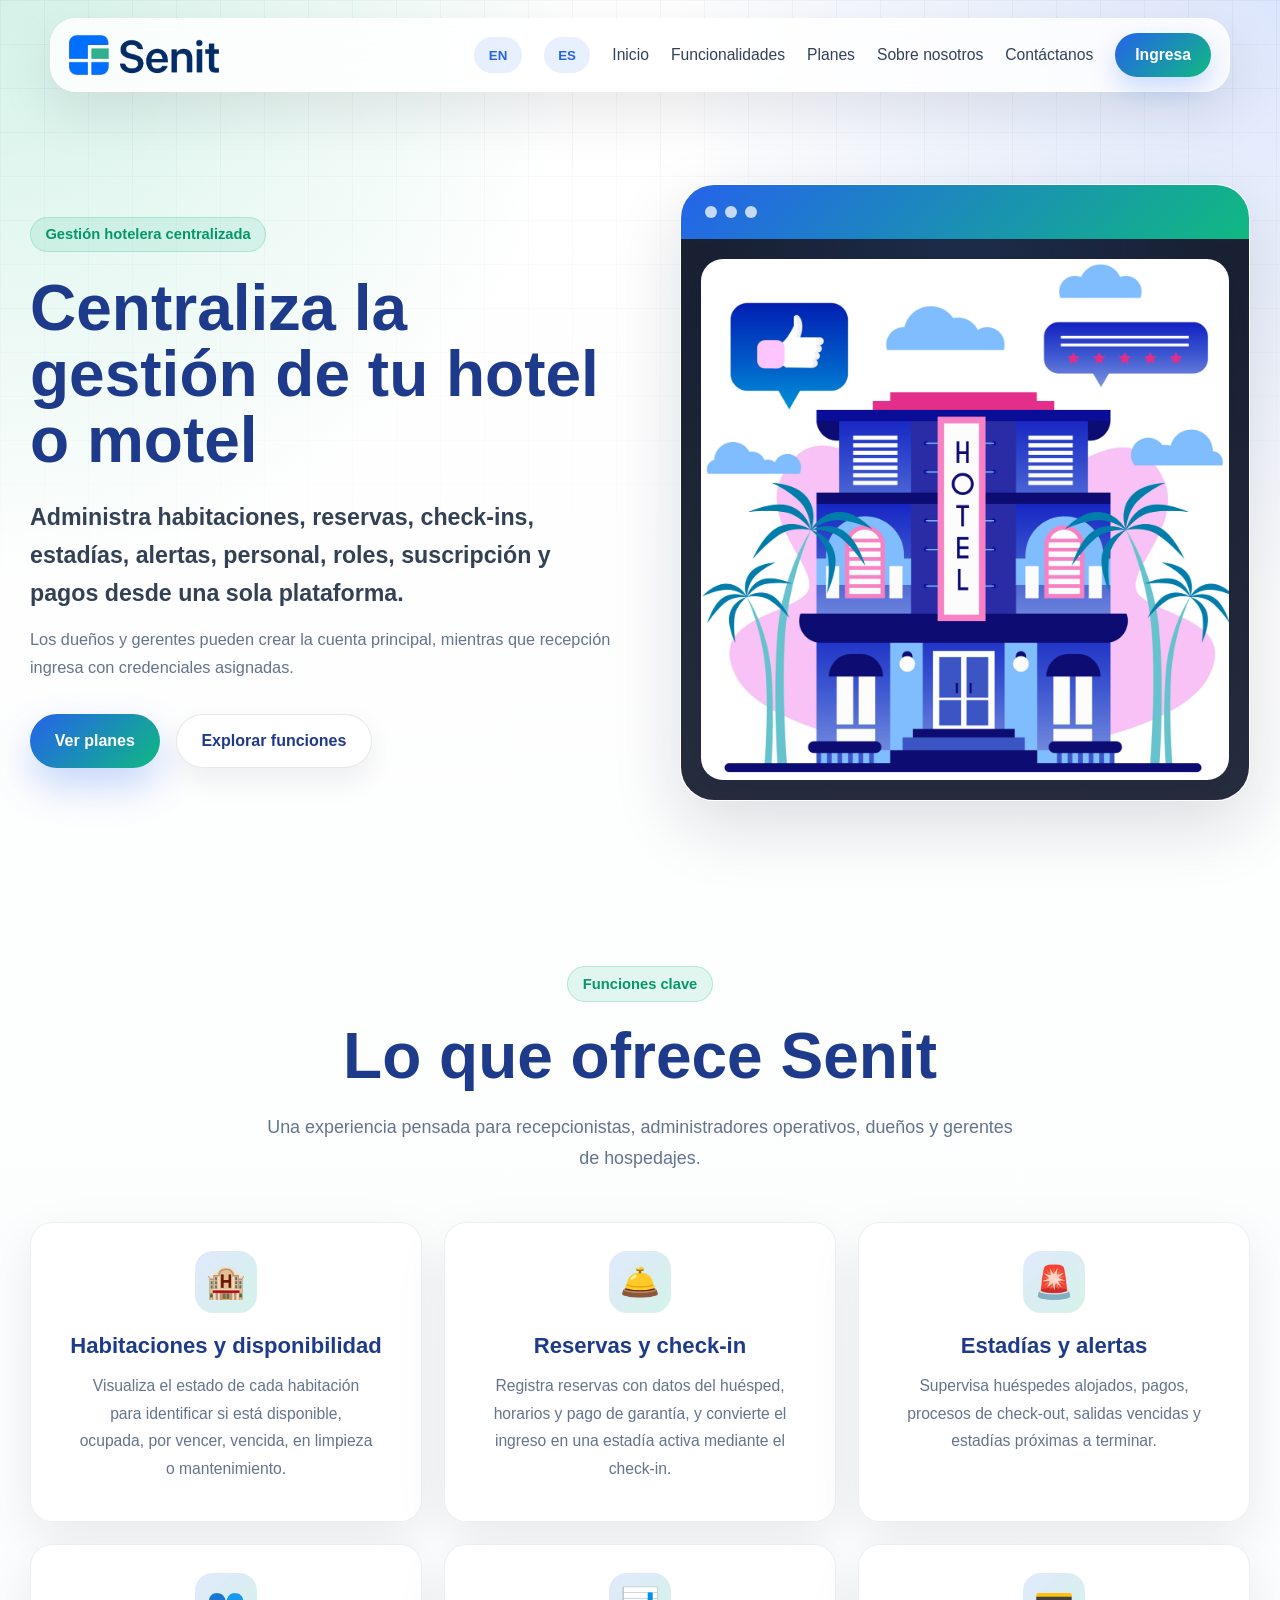
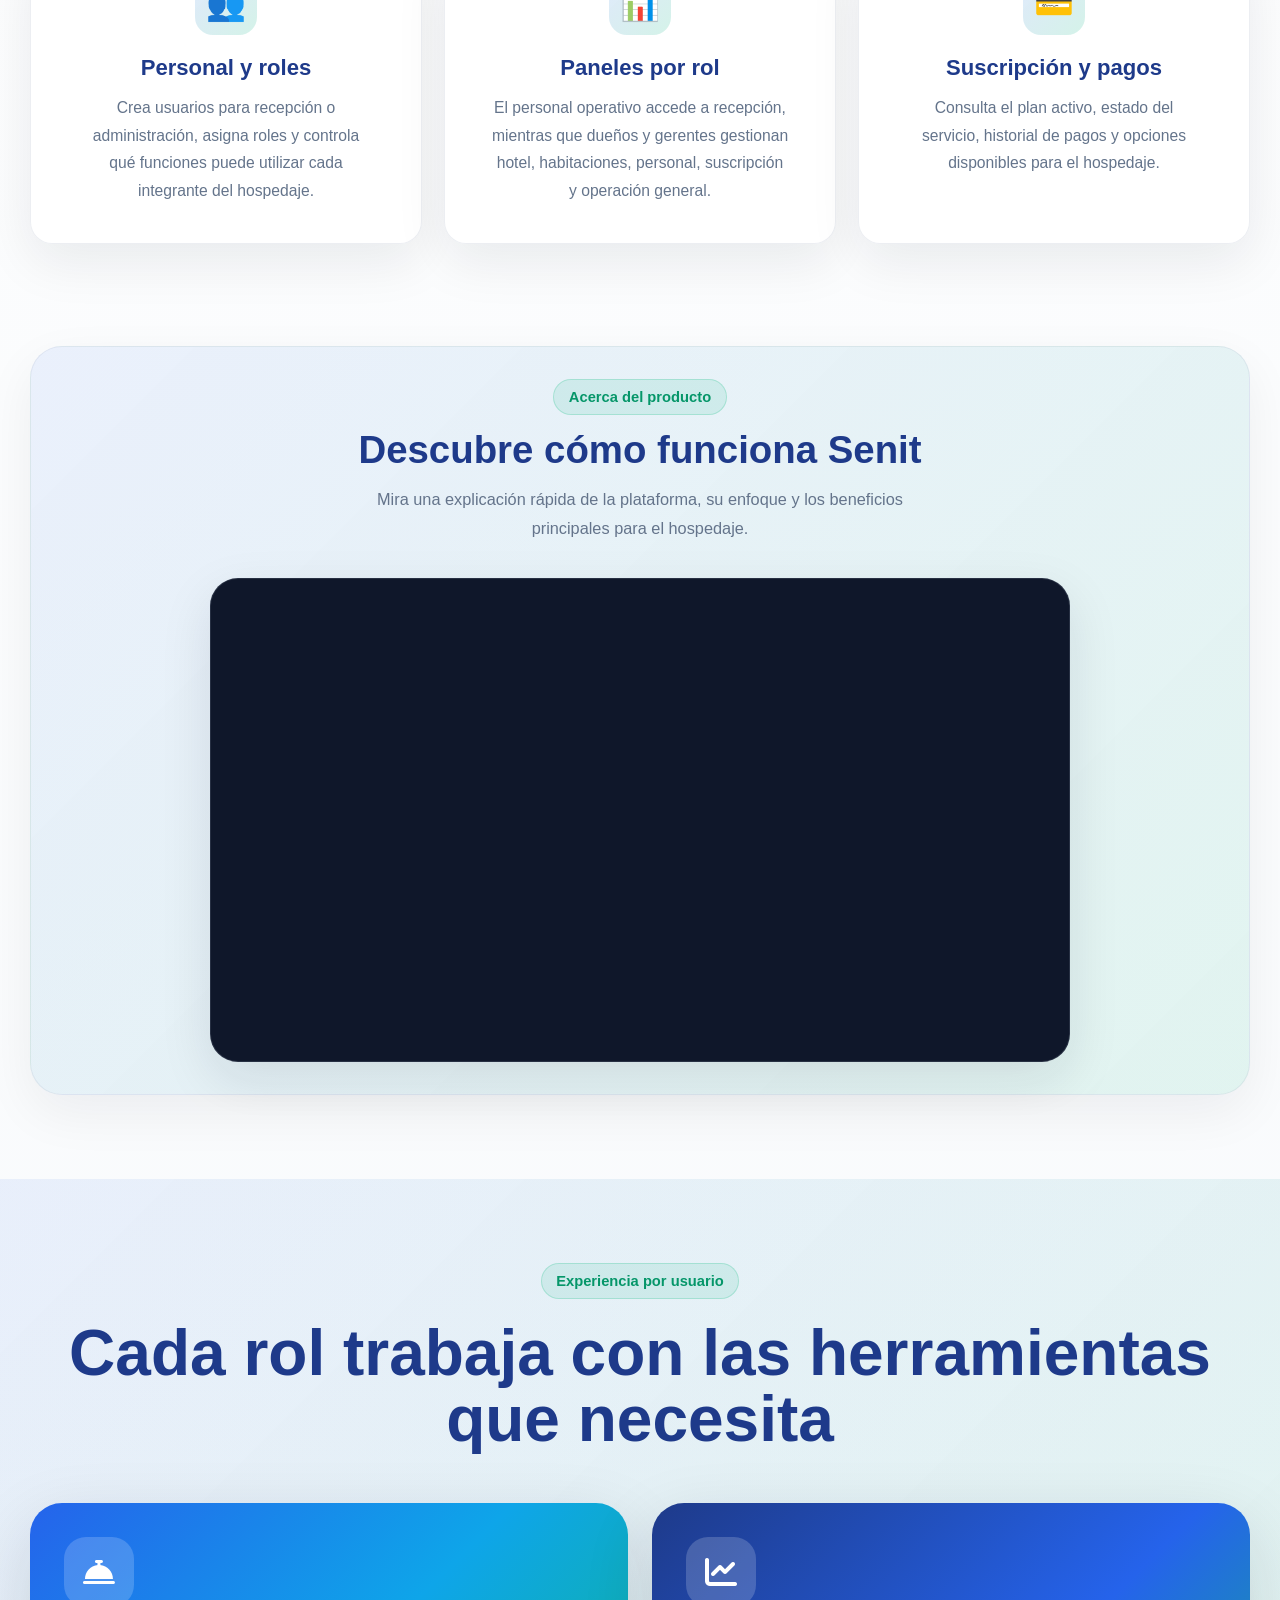
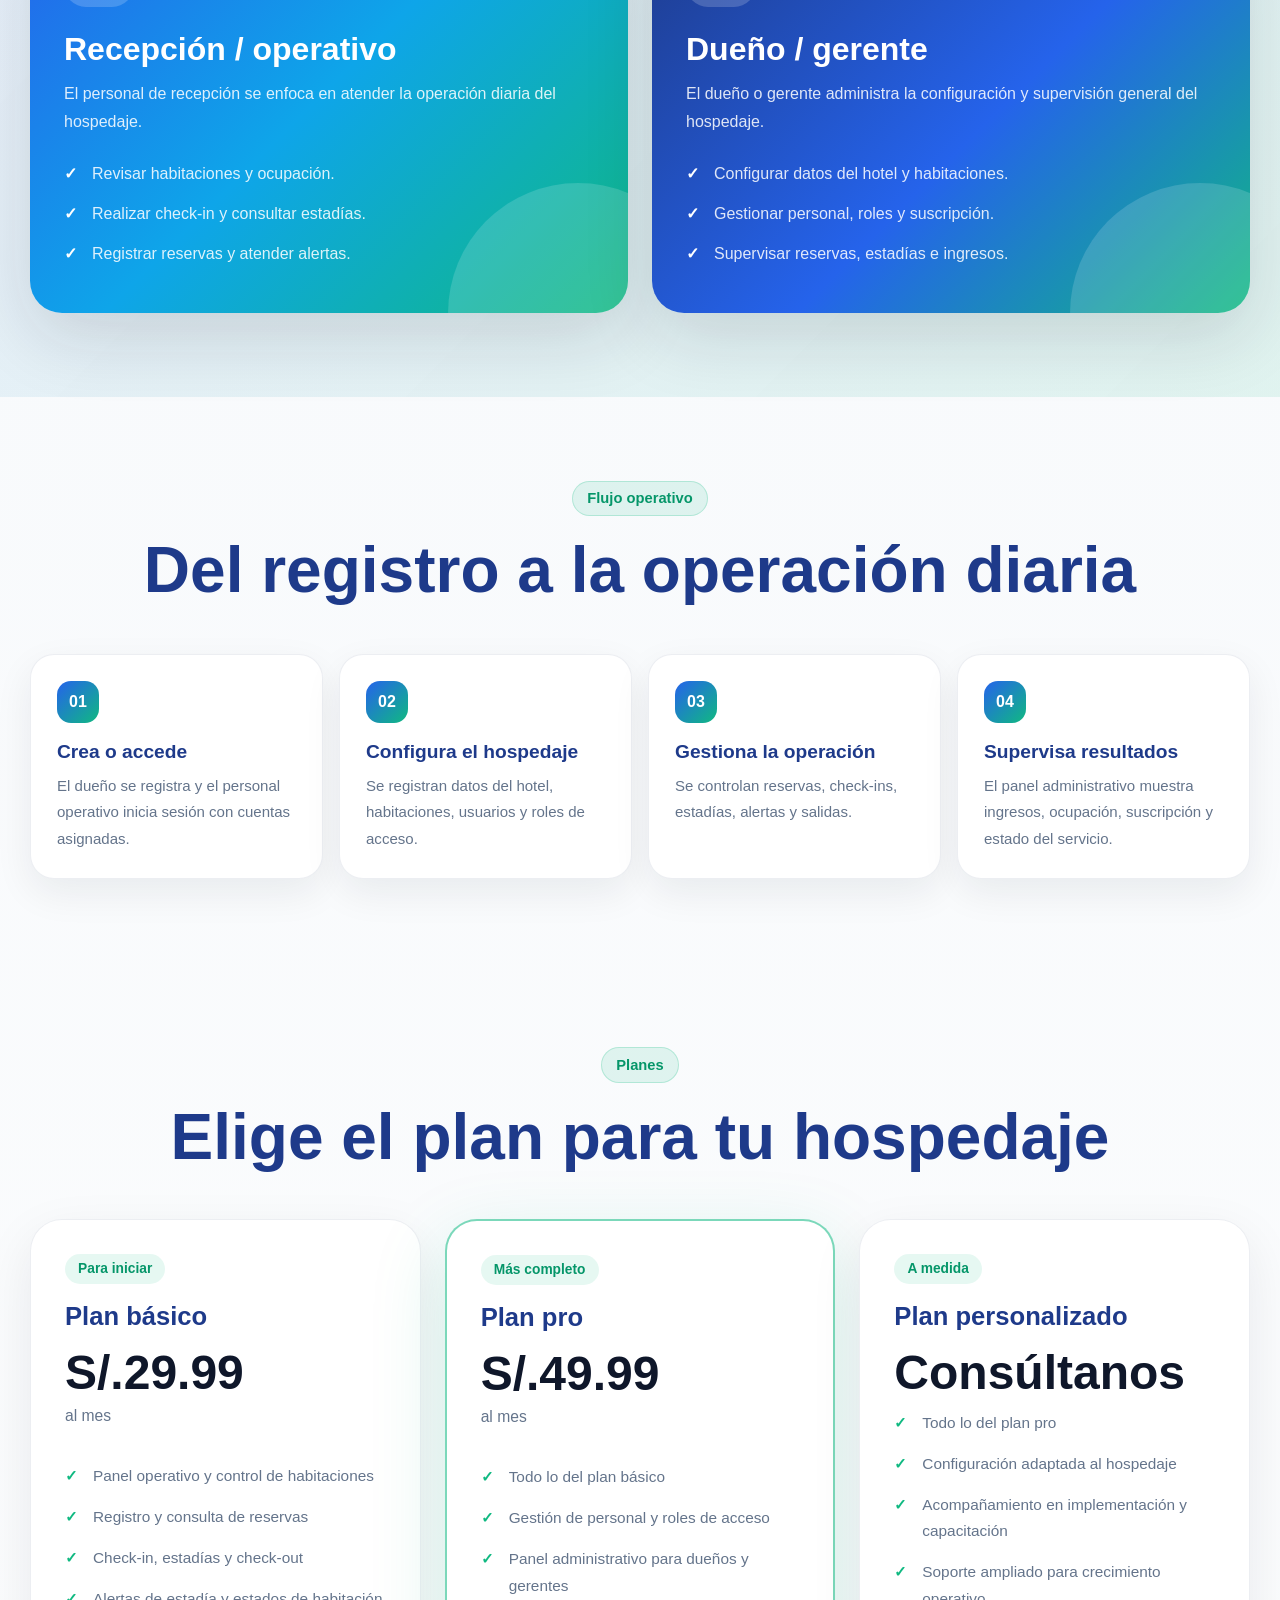
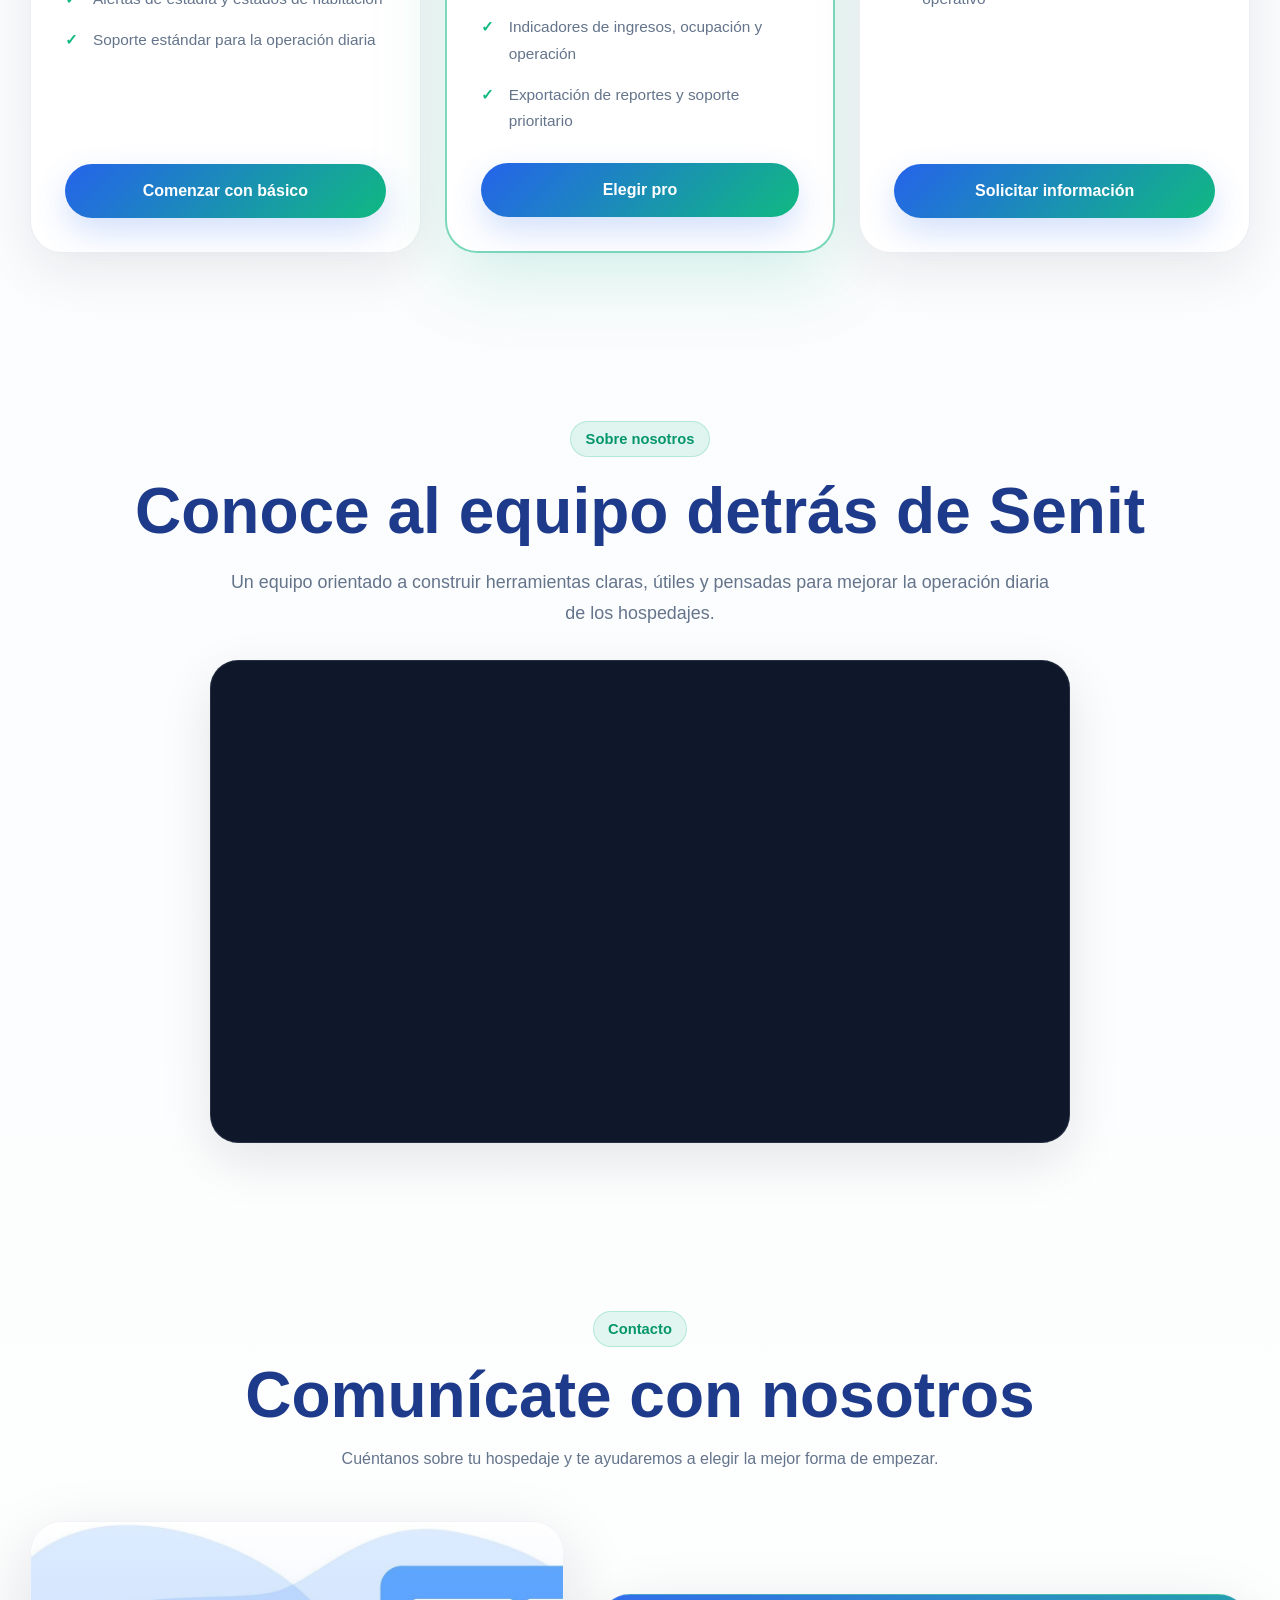
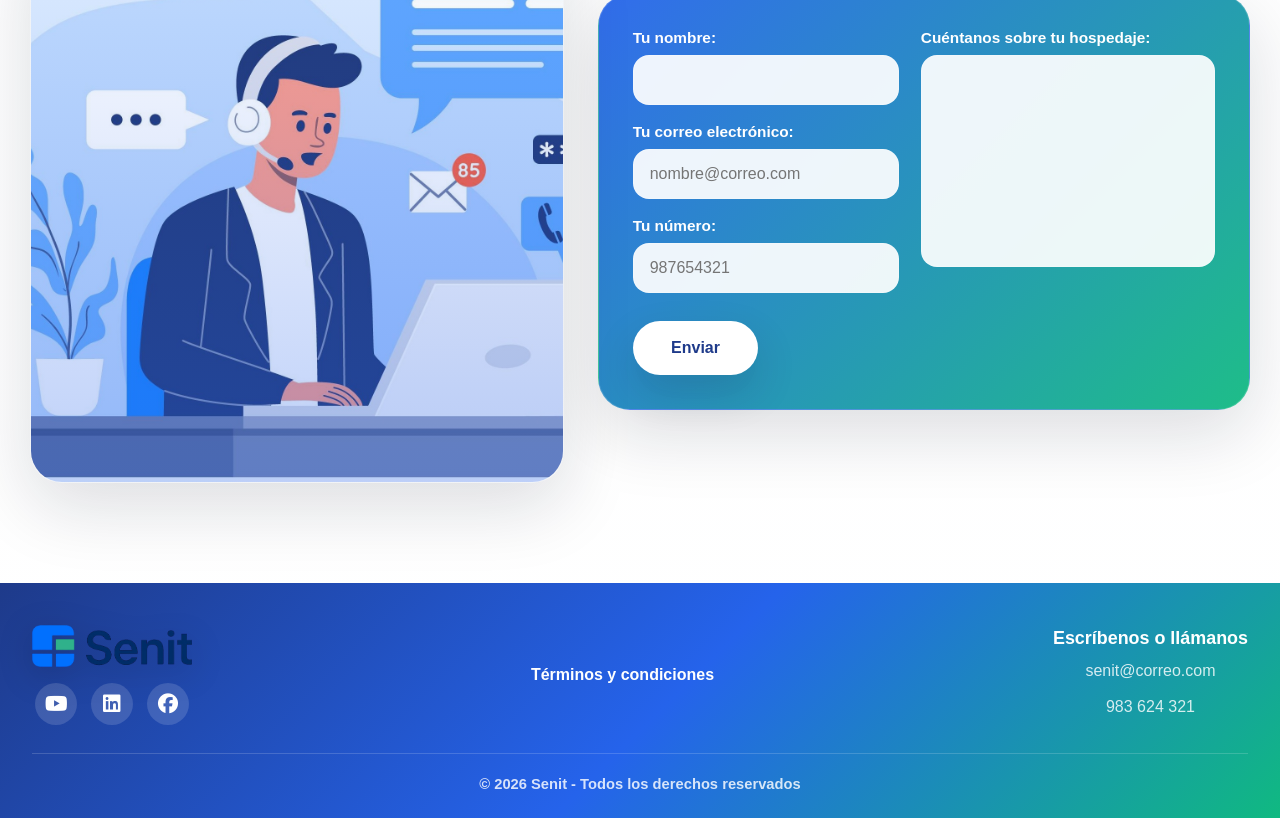
==== commit a0e2eb87: "feat: fix font style and structure" ====
--- a/index.html
+++ b/index.html
@@ -29,6 +29,7 @@
       <a data-i18n="navbar.start" href="#hero-section">Inicio</a>
       <a data-i18n="navbar.functions" href="#functionality-section">Funcionalidades</a>
       <a data-i18n="navbar.plans" href="#suscription-plans-section">Planes</a>
+      <a data-i18n="navbar.aboutUs" href="#about-us-section">Sobre nosotros</a>
       <a data-i18n="navbar.contact" href="#contact-section">Contáctanos</a>
       <a class="nav-login" data-i18n="navbar.login" href="https://senit-aplicaciones-web.github.io/senit-webapp/">Ingresa</a>
     </div>
@@ -48,39 +49,16 @@
         <a data-i18n="hero.cta" href="#suscription-plans-section" id="hero-cta">Ver planes</a>
         <a class="secondary-cta" data-i18n="hero.secondary" href="#functionality-section">Explorar funciones</a>
       </div>
-      <div class="hero-stats" aria-label="Resumen de funciones">
-        <div><strong>2</strong><span data-i18n="hero.stat.roles">roles principales</span></div>
-        <div><strong>24/7</strong><span data-i18n="hero.stat.operation">control operativo</span></div>
-        <div><strong>1</strong><span data-i18n="hero.stat.platform">plataforma central</span></div>
-      </div>
-    </div>
-
-    <div id="hero-visual" aria-label="Vista previa del panel Senit">
-      <div class="floating-card card-top">
-        <i class="fa-solid fa-bell"></i>
-        <span data-i18n="hero.preview.alert">Alertas de estadía</span>
-      </div>
+    </div>
+
+    <div id="hero-visual" aria-label="Vista previa de la aplicación Senit">
       <div class="dashboard-preview">
-        <div class="preview-header">
-          <span></span><span></span><span></span>
+        <div class="preview-header" aria-hidden="true">
+          <div class="window-dot"></div><div class="window-dot"></div><div class="window-dot"></div>
         </div>
-        <div class="preview-body">
-          <div class="preview-sidebar"></div>
-          <div class="preview-content">
-            <div class="preview-title"></div>
-            <div class="preview-grid">
-              <div></div><div></div><div></div>
-            </div>
-            <div class="preview-table">
-              <span></span><span></span><span></span><span></span>
-            </div>
-          </div>
+        <div class="preview-screen">
+          <img alt="Vista previa de la aplicación Senit" src="./assets/images/hero_section_image.png"/>
         </div>
-      </div>
-      <img alt="Ilustración de hotel" src="./assets/images/hero_section_image.png"/>
-      <div class="floating-card card-bottom">
-        <i class="fa-solid fa-door-open"></i>
-        <span data-i18n="hero.preview.rooms">Habitaciones disponibles</span>
       </div>
     </div>
   </section>
@@ -91,40 +69,59 @@
     <p class="section-subtitle" data-i18n="functions.subtitle">Una experiencia pensada para recepcionistas, administradores operativos, dueños y gerentes de hospedajes.</p>
 
     <div id="functions">
-      <article class="feature-card">
+      <div class="feature-card">
         <div class="feature-icon">🏨</div>
         <h2 data-i18n="functions.room-control.title">Habitaciones y disponibilidad</h2>
         <p data-i18n="functions.room-control.description">Visualiza el estado de cada habitación para identificar si está disponible, ocupada, por vencer, vencida, en limpieza o mantenimiento.</p>
-      </article>
-      <article class="feature-card">
+      </div>
+      <div class="feature-card">
         <div class="feature-icon">🛎️</div>
         <h2 data-i18n="functions.reservation.title">Reservas y check-in</h2>
         <p data-i18n="functions.reservation.description">Registra reservas con datos del huésped, horarios y pago de garantía, y convierte el ingreso en una estadía activa mediante el check-in.</p>
-      </article>
-      <article class="feature-card">
+      </div>
+      <div class="feature-card">
         <div class="feature-icon">🚨</div>
         <h2 data-i18n="functions.billing.title">Estadías y alertas</h2>
         <p data-i18n="functions.billing.description">Supervisa huéspedes alojados, pagos, procesos de check-out, salidas vencidas y estadías próximas a terminar.</p>
-      </article>
-      <article class="feature-card">
+      </div>
+      <div class="feature-card">
         <div class="feature-icon">👥</div>
         <h2 data-i18n="functions.staff-management.title">Personal y roles</h2>
         <p data-i18n="functions.staff-management.description">Crea usuarios para recepción o administración, asigna roles y controla qué funciones puede utilizar cada integrante del hospedaje.</p>
-      </article>
-      <article class="feature-card">
+      </div>
+      <div class="feature-card">
         <div class="feature-icon">📊</div>
         <h2 data-i18n="security.updated-data.title">Paneles por rol</h2>
         <p data-i18n="security.updated-data.description">El personal operativo accede a recepción, mientras que dueños y gerentes gestionan hotel, habitaciones, personal, suscripción y operación general.</p>
-      </article>
-      <article class="feature-card">
+      </div>
+      <div class="feature-card">
         <div class="feature-icon">💳</div>
         <h2 data-i18n="security.refund.title">Suscripción y pagos</h2>
         <p data-i18n="security.refund.description">Consulta el plan activo, estado del servicio, historial de pagos y opciones disponibles para el hospedaje.</p>
-      </article>
-    </div>
-  </section>
-
-  <section id="roles-section">
+      </div>
+    </div>
+  </section>
+
+  <section id="about-product-section" aria-labelledby="about-product-title">
+    <div id="about-the-product">
+      <div class="about-copy">
+        <span class="section-kicker" data-i18n="product.kicker">Acerca del producto</span>
+        <h2 id="about-product-title" data-i18n="product.title">Descubre cómo funciona Senit</h2>
+        <p data-i18n="product.subtitle">Mira una explicación rápida de la plataforma, su enfoque y los beneficios principales para el hospedaje.</p>
+      </div>
+      <div class="video-embed">
+        <iframe
+          src="https://www.youtube.com/embed/bC2gh4G2h78"
+          title="Video sobre el producto Senit"
+          allow="accelerometer; autoplay; clipboard-write; encrypted-media; gyroscope; picture-in-picture; web-share"
+          allowfullscreen
+          loading="lazy"></iframe>
+      </div>
+    </div>
+  </section>
+
+<section id="roles-section">
+
     <span class="section-kicker" data-i18n="roles.kicker">Experiencia por usuario</span>
     <h1 data-i18n="roles.title">Cada rol trabaja con las herramientas que necesita</h1>
     <div class="roles-grid">
@@ -226,6 +223,21 @@
       </article>
     </div>
   </section>
+
+
+<section id="about-us-section">
+  <span class="section-kicker" data-i18n="about.kicker">Sobre nosotros</span>
+  <h1 data-i18n="about.title">Conoce al equipo detrás de Senit</h1>
+  <p class="section-subtitle" data-i18n="about.subtitle">Un equipo orientado a construir herramientas claras, útiles y pensadas para mejorar la operación diaria de los hospedajes.</p>
+  <div class="about-us-video">
+    <iframe
+      src="https://www.youtube.com/embed/uo--BYZGQGM"
+      title="Video sobre nosotros"
+      allow="accelerometer; autoplay; clipboard-write; encrypted-media; gyroscope; picture-in-picture; web-share"
+      allowfullscreen
+      loading="lazy"></iframe>
+  </div>
+</section>
 
   <section id="contact-section">
     <div class="contact-heading">
--- a/assets/styles/desktop_styles.css
+++ b/assets/styles/desktop_styles.css
@@ -19,11 +19,11 @@
     margin: 0;
     padding: 0;
     box-sizing: border-box;
-    font-family: Inter, 'Segoe UI', 'Microsoft Sans Serif', Helvetica, sans-serif;
+    font-family: 'Microsoft Sans Serif', 'Segoe UI', Arial, Helvetica, sans-serif;
 }
 
 html {
-    scroll-padding-top: 110px;
+    scroll-padding-top: 0;
     scroll-behavior: smooth;
 }
 
@@ -34,6 +34,7 @@
         radial-gradient(circle at top right, rgba(37, 99, 235, 0.16), transparent 38rem),
         linear-gradient(180deg, #FFFFFF 0%, #F8FAFC 48%, #FFFFFF 100%);
     min-height: 100vh;
+    overflow-x: hidden;
 }
 
 body::before {
@@ -51,12 +52,15 @@
     color: var(--blue-dark);
     font-size: clamp(2.4rem, 5vw, 4.9rem);
     line-height: 1.03;
-    letter-spacing: -0.06em;
     text-align: center;
-    font-weight: 850;
-}
-
-h2, h3, p, a, li, label, input, textarea, button, span {
+    font-weight: 700;
+}
+
+h2, h3 {
+    font-weight: 700;
+}
+
+p, a, li, label, input, textarea, button, span {
     font-weight: 400;
 }
 
@@ -71,6 +75,10 @@
 
 section {
     position: relative;
+}
+
+section[id] {
+    scroll-margin-top: 40px;
 }
 
 .section-kicker, .eyebrow {
@@ -84,7 +92,6 @@
     padding: 0.55rem 0.9rem;
     font-size: 0.92rem;
     font-weight: 700;
-    letter-spacing: 0.02em;
 }
 
 .section-subtitle {
@@ -268,68 +275,30 @@
     box-shadow: 0 22px 44px rgba(37, 99, 235, 0.22);
 }
 
-.hero-stats {
-    width: min(100%, 610px);
-    display: grid;
-    grid-template-columns: repeat(3, 1fr);
-    gap: 14px;
-    margin-top: 12px;
-}
-
-.hero-stats div {
-    padding: 1.05rem;
-    border-radius: 20px;
-    background: rgba(255, 255, 255, 0.78);
-    border: 1px solid rgba(148, 163, 184, 0.23);
-    box-shadow: var(--shadow-soft);
-}
-
-.hero-stats strong {
-    display: block;
-    color: var(--blue);
-    font-size: 1.65rem;
-    line-height: 1;
-    font-weight: 900;
-}
-
-.hero-stats span {
-    display: block;
-    margin-top: 0.35rem;
-    color: var(--muted);
-    font-size: 0.92rem;
-}
-
 #hero-visual {
     position: relative;
-    min-height: 620px;
+    min-height: 600px;
     display: flex;
     align-items: center;
     justify-content: center;
+    isolation: isolate;
 }
 
 #hero-visual::before {
     content: "";
     position: absolute;
-    width: 94%;
-    height: 94%;
+    inset: 42px 18px 42px 18px;
     border-radius: 44px;
     background: linear-gradient(135deg, rgba(37, 99, 235, 0.12), rgba(16, 185, 129, 0.16));
-    transform: rotate(-4deg);
+    transform: rotate(-3deg);
     filter: blur(0.2px);
-}
-
-#hero-visual img {
-    position: absolute;
-    bottom: 0;
-    right: -4%;
-    width: min(54%, 330px);
-    filter: drop-shadow(0 24px 34px rgba(15, 23, 42, 0.16));
+    z-index: 0;
 }
 
 .dashboard-preview {
     position: relative;
-    width: min(100%, 560px);
-    min-height: 390px;
+    z-index: 2;
+    width: min(100%, 620px);
     overflow: hidden;
     border-radius: 34px;
     background: rgba(255, 255, 255, 0.84);
@@ -347,104 +316,38 @@
     background: linear-gradient(135deg, var(--blue) 0%, var(--green) 100%);
 }
 
-.preview-header span {
+.preview-header .window-dot {
     width: 12px;
     height: 12px;
     border-radius: 50%;
     background: rgba(255, 255, 255, 0.74);
 }
 
-.preview-body {
+.preview-screen {
     display: grid;
-    grid-template-columns: 92px 1fr;
-    min-height: 336px;
-}
-
-.preview-sidebar {
-    background: rgba(15, 23, 42, 0.04);
-    border-right: 1px solid rgba(15, 23, 42, 0.07);
-    position: relative;
-}
-
-.preview-sidebar::before {
-    content: "";
-    position: absolute;
-    left: 22px;
-    top: 34px;
-    width: 48px;
-    height: 220px;
-    border-radius: 18px;
-    background: repeating-linear-gradient(to bottom, rgba(37, 99, 235, 0.35), rgba(37, 99, 235, 0.35) 14px, transparent 14px, transparent 42px);
-}
-
-.preview-content {
-    padding: 30px;
-}
-
-.preview-title {
-    width: 55%;
-    height: 22px;
-    border-radius: 999px;
-    background: linear-gradient(90deg, rgba(37, 99, 235, 0.22), rgba(16, 185, 129, 0.28));
-    margin-bottom: 26px;
-}
-
-.preview-grid {
-    display: grid;
-    grid-template-columns: repeat(3, 1fr);
-    gap: 14px;
-    margin-bottom: 24px;
-}
-
-.preview-grid div {
-    height: 96px;
-    border-radius: 20px;
-    background: linear-gradient(180deg, rgba(37, 99, 235, 0.12), rgba(16, 185, 129, 0.12));
-    border: 1px solid rgba(148, 163, 184, 0.18);
-}
-
-.preview-table {
-    display: grid;
-    gap: 12px;
-}
-
-.preview-table span {
-    height: 18px;
-    border-radius: 999px;
-    background: rgba(100, 116, 139, 0.16);
-}
-
-.preview-table span:nth-child(2) { width: 90%; }
-.preview-table span:nth-child(3) { width: 76%; }
-.preview-table span:nth-child(4) { width: 84%; }
-
-.floating-card {
-    position: absolute;
-    z-index: 5;
-    display: flex;
-    align-items: center;
-    gap: 10px;
-    background: #FFFFFF;
-    border: 1px solid rgba(148, 163, 184, 0.22);
-    border-radius: 999px;
-    color: var(--ink);
-    padding: 0.9rem 1rem;
-    box-shadow: 0 18px 38px rgba(15, 23, 42, 0.14);
-    font-weight: 800;
-}
-
-.floating-card i {
-    color: var(--green);
-}
-
-.card-top {
-    top: 88px;
-    left: 10px;
-}
-
-.card-bottom {
-    bottom: 90px;
-    right: 18px;
+    place-items: center;
+    min-height: 500px;
+    padding: 20px;
+    background:
+        radial-gradient(circle at top, rgba(59, 130, 246, 0.12), transparent 42%),
+        linear-gradient(180deg, rgba(15, 23, 42, 0.96), rgba(15, 23, 42, 0.9));
+}
+
+.preview-screen img {
+    display: block;
+    width: 100%;
+    max-width: 100%;
+    height: auto;
+    object-fit: contain;
+    object-position: center;
+    border-radius: 22px;
+    box-shadow: 0 18px 40px rgba(15, 23, 42, 0.18);
+}
+
+@media (max-width: 980px) {
+    #hero-visual {
+        min-height: 520px;
+    }
 }
 
 /*=== Functionality section styles ===*/
@@ -474,6 +377,10 @@
     border: 1px solid rgba(148, 163, 184, 0.18);
     box-shadow: 0 18px 52px rgba(15, 23, 42, 0.08);
     transition: transform 0.25s ease, box-shadow 0.25s ease, border-color 0.25s ease;
+    display: flex;
+    flex-direction: column;
+    align-items: center;
+    text-align: center;
 }
 
 .feature-card:hover {
@@ -503,6 +410,111 @@
 
 .feature-card p {
     font-size: 0.98rem;
+    max-width: 34ch;
+    margin-inline: auto;
+}
+
+/*=== About the product block ===*/
+#about-product-section {
+    width: min(1220px, calc(100% - 40px));
+    margin: 0 auto;
+    padding: 18px 0 84px;
+}
+
+#about-the-product {
+    width: 100%;
+    padding: 32px;
+    display: flex;
+    flex-direction: column;
+    align-items: center;
+    text-align: center;
+    gap: 28px;
+    border-radius: var(--radius-lg);
+    background: linear-gradient(135deg, rgba(37, 99, 235, 0.08), rgba(16, 185, 129, 0.10));
+    border: 1px solid rgba(148, 163, 184, 0.16);
+    box-shadow: 0 18px 52px rgba(15, 23, 42, 0.06);
+}
+
+#about-the-product .about-copy {
+    width: 100%;
+    max-width: 860px;
+    display: flex;
+    flex-direction: column;
+    align-items: center;
+    gap: 14px;
+}
+
+#about-the-product .about-copy h2 {
+    color: var(--blue-dark);
+    font-size: clamp(1.6rem, 3vw, 2.45rem);
+    line-height: 1.1;
+    font-weight: 850;
+}
+
+#about-the-product .about-copy p {
+    max-width: 58ch;
+    font-size: 1.02rem;
+}
+
+.video-embed,
+.about-us-video {
+    width: 100%;
+    overflow: hidden;
+    border-radius: 28px;
+    border: 1px solid rgba(148, 163, 184, 0.18);
+    background: #0F172A;
+    box-shadow: 0 18px 52px rgba(15, 23, 42, 0.10);
+    aspect-ratio: 16 / 9;
+}
+
+.video-embed iframe,
+.about-us-video iframe {
+    width: 100%;
+    height: 100%;
+    border: 0;
+    display: block;
+}
+
+#about-product-section .video-embed {
+    width: min(100%, 860px);
+    max-width: 860px;
+    margin-top: 8px;
+}
+
+#about-the-product,
+.feature-card,
+.role-card,
+.process-step,
+.card,
+#about-us-section .about-us-video,
+#contact-container form,
+#contact-image-container {
+    transition: transform 0.25s ease, box-shadow 0.25s ease, border-color 0.25s ease;
+}
+
+#about-the-product:hover,
+#about-us-section .about-us-video:hover {
+    transform: translateY(-6px);
+    box-shadow: 0 26px 64px rgba(37, 99, 235, 0.14);
+    border-color: rgba(37, 99, 235, 0.24);
+}
+
+#contact-container form:hover,
+#contact-image-container:hover {
+    transform: translateY(-6px);
+    box-shadow: 0 26px 64px rgba(15, 23, 42, 0.16);
+}
+
+#social-media-icons a,
+#social-media-icons a:hover,
+#social-media-icons a:focus {
+    text-decoration: none;
+    display: inline-flex;
+}
+
+#social-media-icons a:hover i {
+    transform: translateY(-3px);
+    background: rgba(255, 255, 255, 0.24);
 }
 
 /*=== Roles section ===*/
@@ -530,6 +542,12 @@
     border-radius: var(--radius-lg);
     color: #FFFFFF;
     box-shadow: var(--shadow);
+    transition: transform 0.25s ease, box-shadow 0.25s ease;
+}
+
+.role-card:hover {
+    transform: translateY(-8px);
+    box-shadow: 0 28px 74px rgba(15, 23, 42, 0.18);
 }
 
 .role-card::after {
@@ -607,6 +625,13 @@
     background: #FFFFFF;
     border: 1px solid rgba(148, 163, 184, 0.18);
     box-shadow: 0 14px 38px rgba(15, 23, 42, 0.07);
+    transition: transform 0.25s ease, box-shadow 0.25s ease, border-color 0.25s ease;
+}
+
+.process-step:hover {
+    transform: translateY(-6px);
+    border-color: rgba(37, 99, 235, 0.22);
+    box-shadow: 0 24px 58px rgba(15, 23, 42, 0.12);
 }
 
 .process-step span {
@@ -652,7 +677,7 @@
     background: #FFFFFF;
     border: 1px solid rgba(148, 163, 184, 0.18);
     box-shadow: 0 18px 52px rgba(15, 23, 42, 0.08);
-    transition: transform 0.25s ease, box-shadow 0.25s ease;
+    transition: transform 0.25s ease, box-shadow 0.25s ease, border-color 0.25s ease;
 }
 
 .card:hover {
@@ -737,6 +762,26 @@
     box-shadow: 0 20px 44px rgba(37, 99, 235, 0.25);
 }
 
+/*=== About us section styles ===*/
+#about-us-section {
+    width: min(1220px, calc(100% - 40px));
+    margin: 0 auto;
+    padding: 84px 0;
+    text-align: center;
+    display: flex;
+    flex-direction: column;
+    align-items: center;
+    gap: 22px;
+}
+
+#about-us-section .section-subtitle {
+    max-width: 820px;
+}
+
+#about-us-section .about-us-video {
+    margin-top: 8px;
+    width: min(100%, 860px);
+}
 /*=== Contact form section styles ===*/
 #contact-section {
     padding-bottom: 100px;
@@ -769,6 +814,7 @@
     overflow: hidden;
     min-height: 560px;
     box-shadow: var(--shadow);
+    border: 1px solid rgba(148, 163, 184, 0.12);
 }
 
 #contact-image-container::after {
@@ -794,6 +840,7 @@
     border-radius: var(--radius-lg);
     background: linear-gradient(135deg, rgba(37, 99, 235, 0.94), rgba(16, 185, 129, 0.94));
     box-shadow: var(--shadow);
+    border: 1px solid rgba(255, 255, 255, 0.16);
 }
 
 #data-container {
--- a/assets/styles/mobile_styles.css
+++ b/assets/styles/mobile_styles.css
@@ -1,6 +1,6 @@
 @media (max-width: 1180px) {
     nav {
-        width: min(100% - 28px, 980px);
+        width: min(calc(100% - 28px), 980px);
         flex-direction: column;
         align-items: stretch;
     }
@@ -22,8 +22,8 @@
         display: flex;
         flex-direction: column;
         align-items: stretch;
-        gap: 10px;
-        padding-top: 14px;
+        gap: 18px;
+        padding: 22px 0 10px;
         border-top: 1px solid rgba(15, 23, 42, 0.08);
     }
 
@@ -32,6 +32,8 @@
         width: 100%;
         text-align: center;
         justify-content: center;
+        padding-top: 0.9rem;
+        padding-bottom: 0.9rem;
     }
 
     #hero-section {
@@ -54,7 +56,15 @@
     }
 
     #hero-visual {
-        min-height: 540px;
+        min-height: 520px;
+    }
+
+    .preview-screen {
+        min-height: 380px;
+    }
+
+    .preview-screen img {
+        width: min(100%, 440px);
     }
 
     #functions, .pricing-grid {
@@ -80,7 +90,11 @@
 
 @media (max-width: 780px) {
     html {
-        scroll-padding-top: 98px;
+        scroll-padding-top: 140px;
+    }
+
+    section[id] {
+        scroll-margin-top: 140px;
     }
 
     body::before {
@@ -97,7 +111,7 @@
         width: 126px;
     }
 
-    #hero-section, #functionality-section, #process-section, #suscription-plans-section, #contact-section {
+    #hero-section, #functionality-section, #about-product-section, #process-section, #suscription-plans-section, #contact-section, #about-us-section {
         width: min(100% - 28px, 680px);
     }
 
@@ -124,12 +138,13 @@
         width: 100%;
     }
 
-    .hero-stats {
-        grid-template-columns: 1fr;
-    }
-
     #hero-visual {
         min-height: 430px;
+    }
+
+    #hero-visual::before {
+        inset: 28px 8px 32px 8px;
+        border-radius: 32px;
     }
 
     .dashboard-preview {
@@ -154,13 +169,12 @@
         height: 52px;
     }
 
-    .floating-card {
-        display: none;
-    }
-
-    #hero-visual img {
-        width: 210px;
-        right: 0;
+    .preview-screen {
+        min-height: 320px;
+    }
+
+    .preview-screen img {
+        width: min(100%, 360px);
     }
 
     #functions, .roles-grid, .pricing-grid, .process-timeline {
@@ -169,6 +183,23 @@
 
     .feature-card {
         min-height: auto;
+    }
+
+    #about-product-section {
+        padding: 12px 0 72px;
+    }
+
+    #about-the-product {
+        padding: 22px;
+        max-width: 100%;
+        flex-direction: column;
+        align-items: center;
+        text-align: center;
+    }
+
+    #about-the-product .about-copy {
+        align-items: center;
+        text-align: center;
     }
 
     .role-card {
@@ -212,7 +243,7 @@
     }
 
     #hero-visual {
-        min-height: 360px;
+        min-height: 355px;
     }
 
     .dashboard-preview {
@@ -225,10 +256,6 @@
 
     .preview-body {
         grid-template-columns: 1fr;
-    }
-
-    #hero-visual img {
-        width: 165px;
     }
 
     .feature-card, .role-card, .process-step, .card {
@@ -236,6 +263,25 @@
         border-radius: 22px;
     }
 
+    #about-the-product, #about-us-section {
+        gap: 18px;
+    }
+
+    #about-product-section .video-embed {
+        width: min(100%, 760px);
+        max-width: 760px;
+    }
+
+    .video-embed,
+    .about-us-video {
+        border-radius: 22px;
+    }
+
+    #about-us-section .about-us-video {
+        width: min(100%, 720px);
+        max-width: 100%;
+    }
+
     #contact-image-container {
         display: none;
     }
@@ -244,4 +290,13 @@
         padding-left: 20px;
         padding-right: 20px;
     }
-}
+
+    #about-the-product {
+        max-width: 100%;
+    }
+
+    #about-product-section .video-embed {
+        width: min(100%, 760px);
+        max-width: 760px;
+    }
+}
